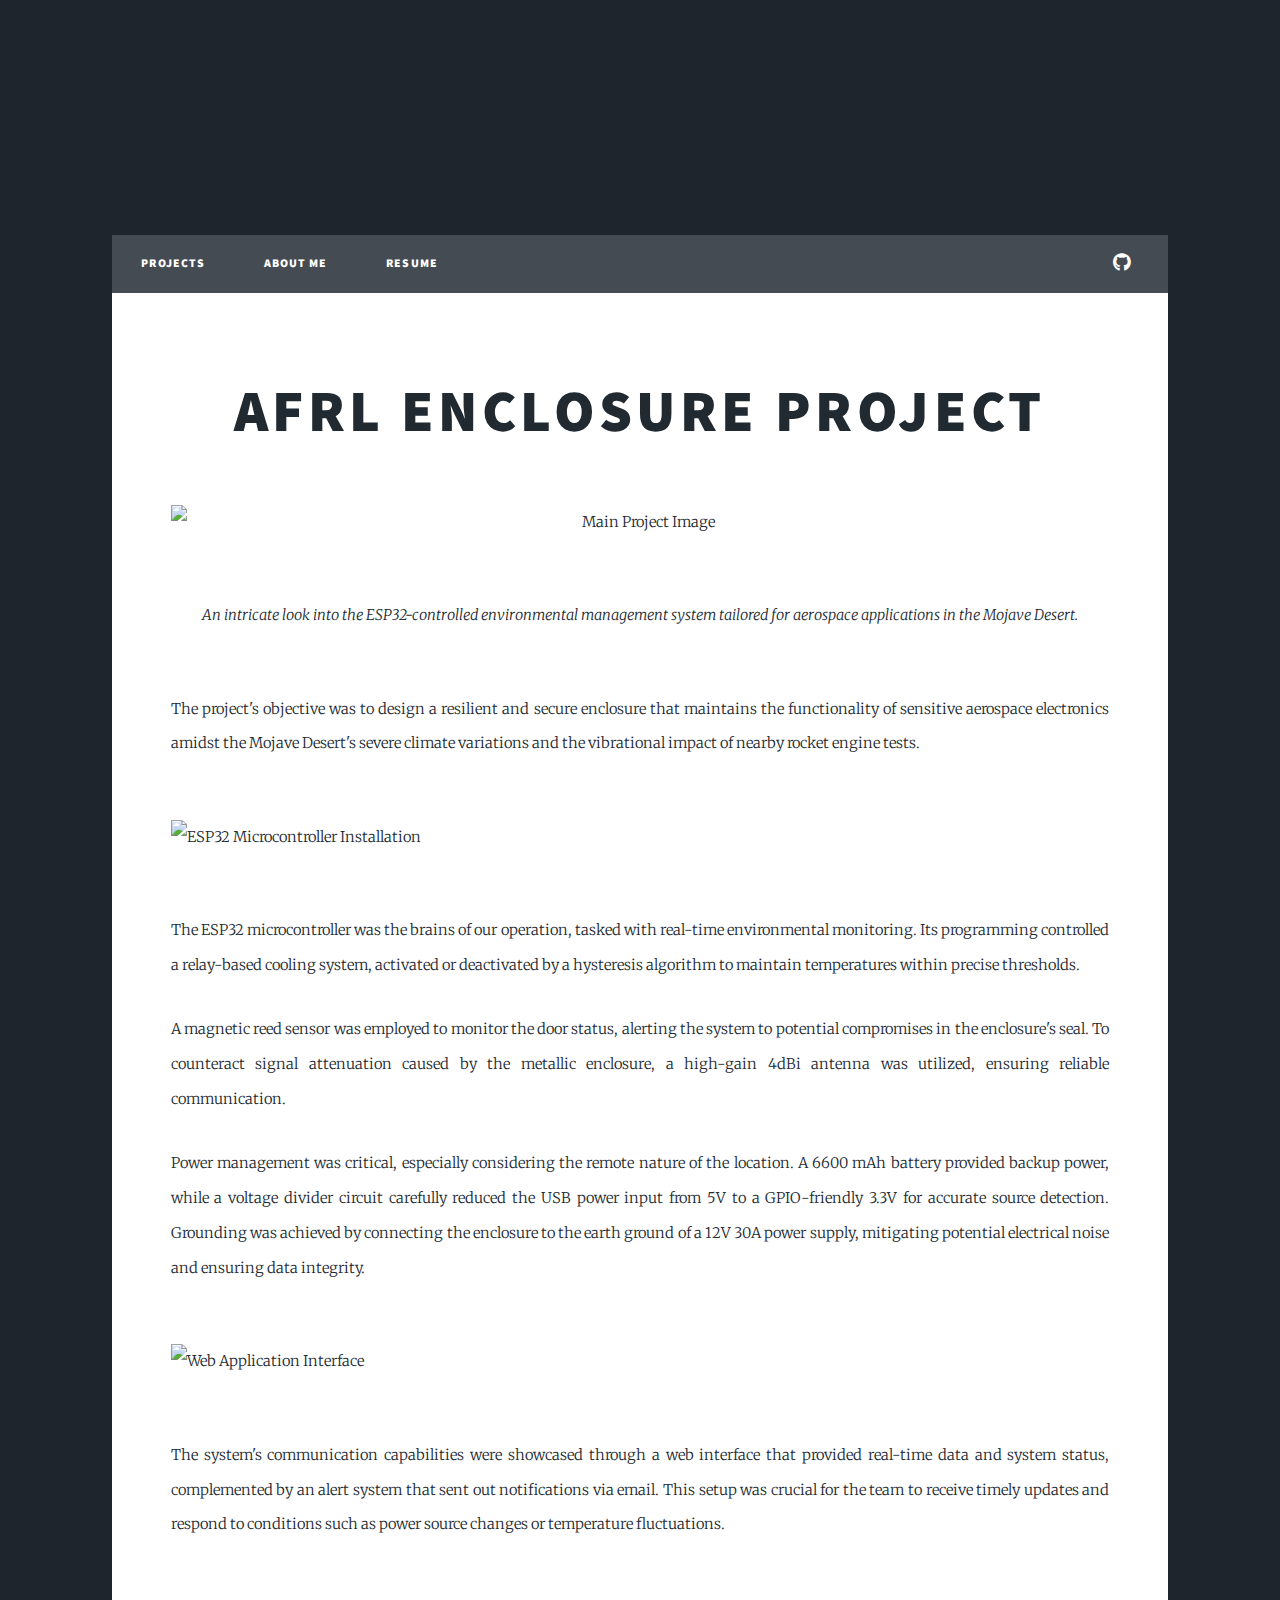
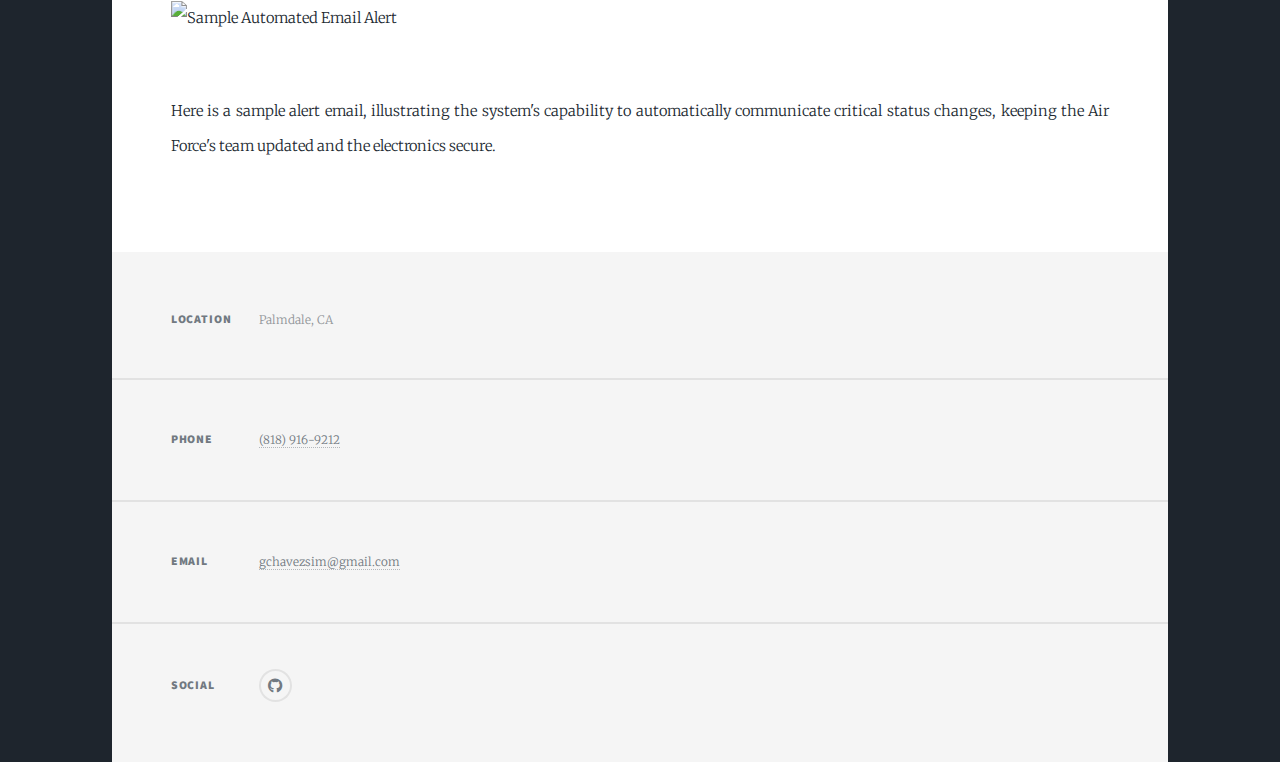
==== AFRL.html @ 5959ca98 "Add files via upload" ====
<!DOCTYPE HTML>
<!--
	Massively by HTML5 UP
	html5up.net | @ajlkn
	Free for personal and commercial use under the CCA 3.0 license (html5up.net/license)
-->
<html>
	<head>
		<title>Smart Rocket Enclosure - Gerardo Chavez</title>
		<meta charset="utf-8" />
		<meta name="viewport" content="width=device-width, initial-scale=1, user-scalable=no" />
		<link rel="stylesheet" href="assets/css/main.css" />
		<noscript><link rel="stylesheet" href="assets/css/noscript.css" /></noscript>
	</head>
	<body class="is-preload">

		<!-- Wrapper -->
			<div id="wrapper">

				<!-- Header -->
					<header id="header">
					</header>

				<!-- Nav -->
				<nav id="nav">
					<ul class="links">
						<li><a href="index.html#nav">Projects</a></li>
						<li><a href="about.html">About Me</a></li>
						<li><a href="resume.html">Resume</a></li>
					</ul>
					<ul class="icons">
						<li><a href="https://github.com/gchavezsim" target="_blank" class="icon brands fa-github"><span class="label">GitHub</span></a></li>
					</ul>
				</nav>
				<!-- Main -->
					<div id="main">

						<section class="post">
							<header class="major">
								<h1>AFRL Enclosure Project</h1>
								<div class="image main"><img src="images/main-project-image.jpg" alt="Main Project Image"/></div>
								<p>An intricate look into the ESP32-controlled environmental management system tailored for aerospace applications in the Mojave Desert.</p>
							</header>
						
							<!-- Project's purpose and challenge -->
							<p>The project's objective was to design a resilient and secure enclosure that maintains the functionality of sensitive aerospace electronics amidst the Mojave Desert's severe climate variations and the vibrational impact of nearby rocket engine tests.</p>
						
							<!-- Core solution with ESP32 and temperature control -->
							<div class="image main"><img src="images/esp32-in-enclosure.jpg" alt="ESP32 Microcontroller Installation"/></div>
							<p>The ESP32 microcontroller was the brains of our operation, tasked with real-time environmental monitoring. Its programming controlled a relay-based cooling system, activated or deactivated by a hysteresis algorithm to maintain temperatures within precise thresholds.</p>
						
							<!-- Detailing the sensor for door status and high-gain antenna -->
							<p>A magnetic reed sensor was employed to monitor the door status, alerting the system to potential compromises in the enclosure's seal. To counteract signal attenuation caused by the metallic enclosure, a high-gain 4dBi antenna was utilized, ensuring reliable communication.</p>
						
							<!-- Power management with voltage divider and grounding -->
							<p>Power management was critical, especially considering the remote nature of the location. A 6600 mAh battery provided backup power, while a voltage divider circuit carefully reduced the USB power input from 5V to a GPIO-friendly 3.3V for accurate source detection. Grounding was achieved by connecting the enclosure to the earth ground of a 12V 30A power supply, mitigating potential electrical noise and ensuring data integrity.</p>
						
							<!-- Communication, alerts, and web interface -->
							<div class="image main"><img src="images/web-interface.jpg" alt="Web Application Interface"/></div>
							<p>The system's communication capabilities were showcased through a web interface that provided real-time data and system status, complemented by an alert system that sent out notifications via email. This setup was crucial for the team to receive timely updates and respond to conditions such as power source changes or temperature fluctuations.</p>
							<div class="image main"><img src="images/automated-email-alert.jpg" alt="Sample Automated Email Alert"/></div>
							<p>Here is a sample alert email, illustrating the system's capability to automatically communicate critical status changes, keeping the Air Force's team updated and the electronics secure.</p>
						</section>
						
							
						

					</div>

				<!-- Footer -->
					<footer id="footer">
						<section class="split contact">
							<section class="alt">
								<h3>Location</h3>
								<p>Palmdale, CA<br />
								</p>
							</section>
							<section>
								<h3>Phone</h3>
								<p><a href="tel:818-916-9212">(818) 916-9212</a></p>
							</section>
							<section>
								<h3>Email</h3>
								<p><a href="mailto:gchavezsim@gmail.com">gchavezsim@gmail.com</a></p>
							</section>
							<section>
								<h3>Social</h3>
								<ul class="icons alt">
									<li><a href="https://github.com/gchavezsim" target="_blank" class="icon brands alt fa-github"><span class="label">GitHub</span></a></li>
								</ul>
							</section>
						</section>
					</footer>
			</div>
			<script src="assets/js/jquery.min.js"></script>
			<script src="assets/js/jquery.scrollex.min.js"></script>
			<script src="assets/js/jquery.scrolly.min.js"></script>
			<script src="assets/js/browser.min.js"></script>
			<script src="assets/js/breakpoints.min.js"></script>
			<script src="assets/js/util.js"></script>
	</body>
</html>
---- assets/css/main.css ----
@import url(fontawesome-all.min.css);
@import url("https://fonts.googleapis.com/css?family=Merriweather:300,700,300italic,700italic|Source+Sans+Pro:900");

/*
	Massively by HTML5 UP
	html5up.net | @ajlkn
	Free for personal and commercial use under the CCA 3.0 license (html5up.net/license)
*/

html, body, div, span, applet, object,
iframe, h1, h2, h3, h4, h5, h6, p, blockquote,
pre, a, abbr, acronym, address, big, cite,
code, del, dfn, em, img, ins, kbd, q, s, samp,
small, strike, strong, sub, sup, tt, var, b,
u, i, center, dl, dt, dd, ol, ul, li, fieldset,
form, label, legend, table, caption, tbody,
tfoot, thead, tr, th, td, article, aside,
canvas, details, embed, figure, figcaption,
footer, header, hgroup, menu, nav, output, ruby,
section, summary, time, mark, audio, video {
	margin: 0;
	padding: 0;
	border: 0;
	font-size: 100%;
	font: inherit;
	vertical-align: baseline;}

article, aside, details, figcaption, figure,
footer, header, hgroup, menu, nav, section {
	display: block;}

body {
	line-height: 1;
}

ol, ul {
	list-style: none;
}

blockquote, q {
	quotes: none;
}

	blockquote:before, blockquote:after, q:before, q:after {
		content: '';
		content: none;
	}

table {
	border-collapse: collapse;
	border-spacing: 0;
}

body {
	-webkit-text-size-adjust: none;
}

mark {
	background-color: transparent;
	color: inherit;
}

input::-moz-focus-inner {
	border: 0;
	padding: 0;
}

input, select, textarea {
	-moz-appearance: none;
	-webkit-appearance: none;
	-ms-appearance: none;
	appearance: none;
}

/* Basic */

	@-ms-viewport {
		width: device-width;
	}

	body {
		-ms-overflow-style: scrollbar;
	}

	@media screen and (max-width: 480px) {

		html, body {
			min-width: 320px;
		}

	}

	html {
		box-sizing: border-box;
	}

	*, *:before, *:after {
		box-sizing: inherit;
	}

	body {
		background-color: #1e252d;
	}

		body.is-preload *, body.is-preload *:before, body.is-preload *:after {
			-moz-animation: none !important;
			-webkit-animation: none !important;
			-ms-animation: none !important;
			animation: none !important;
			-moz-transition: none !important;
			-webkit-transition: none !important;
			-ms-transition: none !important;
			transition: none !important;
		}

/* Type */

	html {
		font-size: 16pt;
	}

		@media screen and (max-width: 1680px) {

			html {
				font-size: 12pt;
			}

		}

		@media screen and (max-width: 1280px) {

			html {
				font-size: 11pt;
			}

		}

		@media screen and (max-width: 360px) {

			html {
				font-size: 10pt;
			}

		}

	body {
		color: #212931;
	}

	body, input, select, textarea {
		font-family: "Merriweather", Georgia, serif;
		font-weight: 300;
		font-size: 1rem;
		line-height: 2.375;
	}

	a {
		-moz-transition: color 0.2s ease-in-out, background-color 0.2s ease-in-out, border-color 0.2s ease-in-out, box-shadow 0.2s ease-in-out;
		-webkit-transition: color 0.2s ease-in-out, background-color 0.2s ease-in-out, border-color 0.2s ease-in-out, box-shadow 0.2s ease-in-out;
		-ms-transition: color 0.2s ease-in-out, background-color 0.2s ease-in-out, border-color 0.2s ease-in-out, box-shadow 0.2s ease-in-out;
		transition: color 0.2s ease-in-out, background-color 0.2s ease-in-out, border-color 0.2s ease-in-out, box-shadow 0.2s ease-in-out;
		border-bottom: dotted 1px;
		text-decoration: none;
	}

		a:hover {
			border-bottom-color: transparent;
		}

	strong, b {
		font-weight: 600;
	}

	em, i {
		font-style: italic;
	}

	p {
		text-align: justify;
		margin: 0 0 2rem 0;
	}

	h1, h2, h3, h4, h5, h6 {
		font-family: "Source Sans Pro", Helvetica, sans-serif;
		font-weight: 900;
		line-height: 1.5;
		letter-spacing: 0.075em;
		text-transform: uppercase;
		margin: 0 0 1rem 0;
	}

		h1 a, h2 a, h3 a, h4 a, h5 a, h6 a {
			border-bottom: 0;
			color: inherit;
			text-decoration: none;
		}

	h1 {
		font-size: 4rem;
		line-height: 1.1;
		margin: 0 0 2rem 0;
	}

	h2 {
		font-size: 1.75rem;
		line-height: 1.3;
		margin: 0 0 1.5rem 0;
	}

	h3 {
		font-size: 1.25rem;
		margin: 0 0 1.5rem 0;
	}

	h4 {
		font-size: 1rem;
	}

	h5 {
		font-size: 0.9rem;
	}

	h6 {
		font-size: 0.8rem;
	}

	sub {
		font-size: 0.8rem;
		position: relative;
		top: 0.5rem;
	}

	sup {
		font-size: 0.8rem;
		position: relative;
		top: -0.5rem;
	}

	blockquote {
		border-left: solid 4px;
		font-style: italic;
		margin: 0 0 2rem 0;
		padding: 0.5rem 0 0.5rem 2rem;
	}

	code {
		border: solid 2px;
		font-family: "Courier New", monospace;
		font-size: 0.9rem;
		margin: 0 0.25rem;
		padding: 0.25rem 0.65rem;
	}

	pre {
		-webkit-overflow-scrolling: touch;
		font-family: "Courier New", monospace;
		font-size: 0.9rem;
		margin: 0 0 2rem 0;
	}

		pre code {
			display: block;
			line-height: 1.75;
			padding: 1rem 1.5rem;
			overflow-x: auto;
		}

	hr {
		border: 0;
		border-bottom: solid 2px;
		margin: 3rem 0;
	}

		hr.major {
			margin: 5rem 0;
		}

	.align-left {
		float: left;
		text-align: left;
	}

	.align-center {
		text-align: center;
	}

	.align-right {
		float: right;
		text-align: right;
	}

	.clearfix::after {
		content: "";
		clear: both;
		display: table;
	}
	
	input, select, textarea {
		color: #212931;
	}

	a {
		color: #212931;
		border-bottom-color: rgba(33, 41, 49, 0.5);
	}

		a:hover {
			border-bottom-color: transparent;
			color: #18bfef !important;
		}

	strong, b {
		color: #212931;
	}

	h1, h2, h3, h4, h5, h6 {
		color: #212931;
	}

	blockquote {
		border-left-color: #eeeeee;
	}

	code {
		background: rgba(220, 220, 220, 0.25);
		border-color: #eeeeee;
	}

	hr {
		border-bottom-color: #eeeeee;
	}

/* Row */

	.row {
		display: flex;
		flex-wrap: wrap;
		box-sizing: border-box;
		align-items: stretch;
	}

		.row > * {
			box-sizing: border-box;
		}

		.row.gtr-uniform > * > :last-child {
			margin-bottom: 0;
		}

		.row.aln-left {
			justify-content: flex-start;
		}

		.row.aln-center {
			justify-content: center;
		}

		.row.aln-right {
			justify-content: flex-end;
		}

		.row.aln-top {
			align-items: flex-start;
		}

		.row.aln-middle {
			align-items: center;
		}

		.row.aln-bottom {
			align-items: flex-end;
		}

		.row > .imp {
			order: -1;
		}

		.row > .col-1 {
			width: 8.33333%;
		}

		.row > .off-1 {
			margin-left: 8.33333%;
		}

		.row > .col-2 {
			width: 16.66667%;
		}

		.row > .off-2 {
			margin-left: 16.66667%;
		}

		.row > .col-3 {
			width: 25%;
		}

		.row > .off-3 {
			margin-left: 25%;
		}

		.row > .col-4 {
			width: 33.33333%;
		}

		.row > .off-4 {
			margin-left: 33.33333%;
		}

		.row > .col-5 {
			width: 41.66667%;
		}

		.row > .off-5 {
			margin-left: 41.66667%;
		}

		.row > .col-6 {
			width: 50%;
		}

		.row > .off-6 {
			margin-left: 50%;
		}

		.row > .col-7 {
			width: 58.33333%;
		}

		.row > .off-7 {
			margin-left: 58.33333%;
		}

		.row > .col-8 {
			width: 66.66667%;
		}

		.row > .off-8 {
			margin-left: 66.66667%;
		}

		.row > .col-9 {
			width: 75%;
		}

		.row > .off-9 {
			margin-left: 75%;
		}

		.row > .col-10 {
			width: 83.33333%;
		}

		.row > .off-10 {
			margin-left: 83.33333%;
		}

		.row > .col-11 {
			width: 91.66667%;
		}

		.row > .off-11 {
			margin-left: 91.66667%;
		}

		.row > .col-12 {
			width: 100%;
		}

		.row > .off-12 {
			margin-left: 100%;
		}

		.row.gtr-0 {
			margin-top: 0;
			margin-left: 0rem;
		}

			.row.gtr-0 > * {
				padding: 0 0 0 0rem;
			}

			.row.gtr-0.gtr-uniform {
				margin-top: 0rem;
			}

				.row.gtr-0.gtr-uniform > * {
					padding-top: 0rem;
				}

		.row.gtr-25 {
			margin-top: 0;
			margin-left: -0.375rem;
		}

			.row.gtr-25 > * {
				padding: 0 0 0 0.375rem;
			}

			.row.gtr-25.gtr-uniform {
				margin-top: -0.375rem;
			}

				.row.gtr-25.gtr-uniform > * {
					padding-top: 0.375rem;
				}

		.row.gtr-50 {
			margin-top: 0;
			margin-left: -0.75rem;
		}

			.row.gtr-50 > * {
				padding: 0 0 0 0.75rem;
			}

			.row.gtr-50.gtr-uniform {
				margin-top: -0.75rem;
			}

				.row.gtr-50.gtr-uniform > * {
					padding-top: 0.75rem;
				}

		.row {
			margin-top: 0;
			margin-left: -1.5rem;
		}

			.row > * {
				padding: 0 0 0 1.5rem;
			}

			.row.gtr-uniform {
				margin-top: -1.5rem;
			}

				.row.gtr-uniform > * {
					padding-top: 1.5rem;
				}

		.row.gtr-150 {
			margin-top: 0;
			margin-left: -2.25rem;
		}

			.row.gtr-150 > * {
				padding: 0 0 0 2.25rem;
			}

			.row.gtr-150.gtr-uniform {
				margin-top: -2.25rem;
			}

				.row.gtr-150.gtr-uniform > * {
					padding-top: 2.25rem;
				}

		.row.gtr-200 {
			margin-top: 0;
			margin-left: -3rem;
		}

			.row.gtr-200 > * {
				padding: 0 0 0 3rem;
			}

			.row.gtr-200.gtr-uniform {
				margin-top: -3rem;
			}

				.row.gtr-200.gtr-uniform > * {
					padding-top: 3rem;
				}

		@media screen and (max-width: 1680px) {

			.row {
				display: flex;
				flex-wrap: wrap;
				box-sizing: border-box;
				align-items: stretch;
			}

				.row > * {
					box-sizing: border-box;
				}

				.row.gtr-uniform > * > :last-child {
					margin-bottom: 0;
				}

				.row.aln-left {
					justify-content: flex-start;
				}

				.row.aln-center {
					justify-content: center;
				}

				.row.aln-right {
					justify-content: flex-end;
				}

				.row.aln-top {
					align-items: flex-start;
				}

				.row.aln-middle {
					align-items: center;
				}

				.row.aln-bottom {
					align-items: flex-end;
				}

				.row > .imp-xlarge {
					order: -1;
				}

				.row > .col-1-xlarge {
					width: 8.33333%;
				}

				.row > .off-1-xlarge {
					margin-left: 8.33333%;
				}

				.row > .col-2-xlarge {
					width: 16.66667%;
				}

				.row > .off-2-xlarge {
					margin-left: 16.66667%;
				}

				.row > .col-3-xlarge {
					width: 25%;
				}

				.row > .off-3-xlarge {
					margin-left: 25%;
				}

				.row > .col-4-xlarge {
					width: 33.33333%;
				}

				.row > .off-4-xlarge {
					margin-left: 33.33333%;
				}

				.row > .col-5-xlarge {
					width: 41.66667%;
				}

				.row > .off-5-xlarge {
					margin-left: 41.66667%;
				}

				.row > .col-6-xlarge {
					width: 50%;
				}

				.row > .off-6-xlarge {
					margin-left: 50%;
				}

				.row > .col-7-xlarge {
					width: 58.33333%;
				}

				.row > .off-7-xlarge {
					margin-left: 58.33333%;
				}

				.row > .col-8-xlarge {
					width: 66.66667%;
				}

				.row > .off-8-xlarge {
					margin-left: 66.66667%;
				}

				.row > .col-9-xlarge {
					width: 75%;
				}

				.row > .off-9-xlarge {
					margin-left: 75%;
				}

				.row > .col-10-xlarge {
					width: 83.33333%;
				}

				.row > .off-10-xlarge {
					margin-left: 83.33333%;
				}

				.row > .col-11-xlarge {
					width: 91.66667%;
				}

				.row > .off-11-xlarge {
					margin-left: 91.66667%;
				}

				.row > .col-12-xlarge {
					width: 100%;
				}

				.row > .off-12-xlarge {
					margin-left: 100%;
				}

				.row.gtr-0 {
					margin-top: 0;
					margin-left: 0rem;
				}

					.row.gtr-0 > * {
						padding: 0 0 0 0rem;
					}

					.row.gtr-0.gtr-uniform {
						margin-top: 0rem;
					}

						.row.gtr-0.gtr-uniform > * {
							padding-top: 0rem;
						}

				.row.gtr-25 {
					margin-top: 0;
					margin-left: -0.375rem;
				}

					.row.gtr-25 > * {
						padding: 0 0 0 0.375rem;
					}

					.row.gtr-25.gtr-uniform {
						margin-top: -0.375rem;
					}

						.row.gtr-25.gtr-uniform > * {
							padding-top: 0.375rem;
						}

				.row.gtr-50 {
					margin-top: 0;
					margin-left: -0.75rem;
				}

					.row.gtr-50 > * {
						padding: 0 0 0 0.75rem;
					}

					.row.gtr-50.gtr-uniform {
						margin-top: -0.75rem;
					}

						.row.gtr-50.gtr-uniform > * {
							padding-top: 0.75rem;
						}

				.row {
					margin-top: 0;
					margin-left: -1.5rem;
				}

					.row > * {
						padding: 0 0 0 1.5rem;
					}

					.row.gtr-uniform {
						margin-top: -1.5rem;
					}

						.row.gtr-uniform > * {
							padding-top: 1.5rem;
						}

				.row.gtr-150 {
					margin-top: 0;
					margin-left: -2.25rem;
				}

					.row.gtr-150 > * {
						padding: 0 0 0 2.25rem;
					}

					.row.gtr-150.gtr-uniform {
						margin-top: -2.25rem;
					}

						.row.gtr-150.gtr-uniform > * {
							padding-top: 2.25rem;
						}

				.row.gtr-200 {
					margin-top: 0;
					margin-left: -3rem;
				}

					.row.gtr-200 > * {
						padding: 0 0 0 3rem;
					}

					.row.gtr-200.gtr-uniform {
						margin-top: -3rem;
					}

						.row.gtr-200.gtr-uniform > * {
							padding-top: 3rem;
						}

		}

		@media screen and (max-width: 1280px) {

			.row {
				display: flex;
				flex-wrap: wrap;
				box-sizing: border-box;
				align-items: stretch;
			}

				.row > * {
					box-sizing: border-box;
				}

				.row.gtr-uniform > * > :last-child {
					margin-bottom: 0;
				}

				.row.aln-left {
					justify-content: flex-start;
				}

				.row.aln-center {
					justify-content: center;
				}

				.row.aln-right {
					justify-content: flex-end;
				}

				.row.aln-top {
					align-items: flex-start;
				}

				.row.aln-middle {
					align-items: center;
				}

				.row.aln-bottom {
					align-items: flex-end;
				}

				.row > .imp-large {
					order: -1;
				}

				.row > .col-1-large {
					width: 8.33333%;
				}

				.row > .off-1-large {
					margin-left: 8.33333%;
				}

				.row > .col-2-large {
					width: 16.66667%;
				}

				.row > .off-2-large {
					margin-left: 16.66667%;
				}

				.row > .col-3-large {
					width: 25%;
				}

				.row > .off-3-large {
					margin-left: 25%;
				}

				.row > .col-4-large {
					width: 33.33333%;
				}

				.row > .off-4-large {
					margin-left: 33.33333%;
				}

				.row > .col-5-large {
					width: 41.66667%;
				}

				.row > .off-5-large {
					margin-left: 41.66667%;
				}

				.row > .col-6-large {
					width: 50%;
				}

				.row > .off-6-large {
					margin-left: 50%;
				}

				.row > .col-7-large {
					width: 58.33333%;
				}

				.row > .off-7-large {
					margin-left: 58.33333%;
				}

				.row > .col-8-large {
					width: 66.66667%;
				}

				.row > .off-8-large {
					margin-left: 66.66667%;
				}

				.row > .col-9-large {
					width: 75%;
				}

				.row > .off-9-large {
					margin-left: 75%;
				}

				.row > .col-10-large {
					width: 83.33333%;
				}

				.row > .off-10-large {
					margin-left: 83.33333%;
				}

				.row > .col-11-large {
					width: 91.66667%;
				}

				.row > .off-11-large {
					margin-left: 91.66667%;
				}

				.row > .col-12-large {
					width: 100%;
				}

				.row > .off-12-large {
					margin-left: 100%;
				}

				.row.gtr-0 {
					margin-top: 0;
					margin-left: 0rem;
				}

					.row.gtr-0 > * {
						padding: 0 0 0 0rem;
					}

					.row.gtr-0.gtr-uniform {
						margin-top: 0rem;
					}

						.row.gtr-0.gtr-uniform > * {
							padding-top: 0rem;
						}

				.row.gtr-25 {
					margin-top: 0;
					margin-left: -0.375rem;
				}

					.row.gtr-25 > * {
						padding: 0 0 0 0.375rem;
					}

					.row.gtr-25.gtr-uniform {
						margin-top: -0.375rem;
					}

						.row.gtr-25.gtr-uniform > * {
							padding-top: 0.375rem;
						}

				.row.gtr-50 {
					margin-top: 0;
					margin-left: -0.75rem;
				}

					.row.gtr-50 > * {
						padding: 0 0 0 0.75rem;
					}

					.row.gtr-50.gtr-uniform {
						margin-top: -0.75rem;
					}

						.row.gtr-50.gtr-uniform > * {
							padding-top: 0.75rem;
						}

				.row {
					margin-top: 0;
					margin-left: -1.5rem;
				}

					.row > * {
						padding: 0 0 0 1.5rem;
					}

					.row.gtr-uniform {
						margin-top: -1.5rem;
					}

						.row.gtr-uniform > * {
							padding-top: 1.5rem;
						}

				.row.gtr-150 {
					margin-top: 0;
					margin-left: -2.25rem;
				}

					.row.gtr-150 > * {
						padding: 0 0 0 2.25rem;
					}

					.row.gtr-150.gtr-uniform {
						margin-top: -2.25rem;
					}

						.row.gtr-150.gtr-uniform > * {
							padding-top: 2.25rem;
						}

				.row.gtr-200 {
					margin-top: 0;
					margin-left: -3rem;
				}

					.row.gtr-200 > * {
						padding: 0 0 0 3rem;
					}

					.row.gtr-200.gtr-uniform {
						margin-top: -3rem;
					}

						.row.gtr-200.gtr-uniform > * {
							padding-top: 3rem;
						}

		}

		@media screen and (max-width: 980px) {

			.row {
				display: flex;
				flex-wrap: wrap;
				box-sizing: border-box;
				align-items: stretch;
			}

				.row > * {
					box-sizing: border-box;
				}

				.row.gtr-uniform > * > :last-child {
					margin-bottom: 0;
				}

				.row.aln-left {
					justify-content: flex-start;
				}

				.row.aln-center {
					justify-content: center;
				}

				.row.aln-right {
					justify-content: flex-end;
				}

				.row.aln-top {
					align-items: flex-start;
				}

				.row.aln-middle {
					align-items: center;
				}

				.row.aln-bottom {
					align-items: flex-end;
				}

				.row > .imp-medium {
					order: -1;
				}

				.row > .col-1-medium {
					width: 8.33333%;
				}

				.row > .off-1-medium {
					margin-left: 8.33333%;
				}

				.row > .col-2-medium {
					width: 16.66667%;
				}

				.row > .off-2-medium {
					margin-left: 16.66667%;
				}

				.row > .col-3-medium {
					width: 25%;
				}

				.row > .off-3-medium {
					margin-left: 25%;
				}

				.row > .col-4-medium {
					width: 33.33333%;
				}

				.row > .off-4-medium {
					margin-left: 33.33333%;
				}

				.row > .col-5-medium {
					width: 41.66667%;
				}

				.row > .off-5-medium {
					margin-left: 41.66667%;
				}

				.row > .col-6-medium {
					width: 50%;
				}

				.row > .off-6-medium {
					margin-left: 50%;
				}

				.row > .col-7-medium {
					width: 58.33333%;
				}

				.row > .off-7-medium {
					margin-left: 58.33333%;
				}

				.row > .col-8-medium {
					width: 66.66667%;
				}

				.row > .off-8-medium {
					margin-left: 66.66667%;
				}

				.row > .col-9-medium {
					width: 75%;
				}

				.row > .off-9-medium {
					margin-left: 75%;
				}

				.row > .col-10-medium {
					width: 83.33333%;
				}

				.row > .off-10-medium {
					margin-left: 83.33333%;
				}

				.row > .col-11-medium {
					width: 91.66667%;
				}

				.row > .off-11-medium {
					margin-left: 91.66667%;
				}

				.row > .col-12-medium {
					width: 100%;
				}

				.row > .off-12-medium {
					margin-left: 100%;
				}

				.row.gtr-0 {
					margin-top: 0;
					margin-left: 0rem;
				}

					.row.gtr-0 > * {
						padding: 0 0 0 0rem;
					}

					.row.gtr-0.gtr-uniform {
						margin-top: 0rem;
					}

						.row.gtr-0.gtr-uniform > * {
							padding-top: 0rem;
						}

				.row.gtr-25 {
					margin-top: 0;
					margin-left: -0.375rem;
				}

					.row.gtr-25 > * {
						padding: 0 0 0 0.375rem;
					}

					.row.gtr-25.gtr-uniform {
						margin-top: -0.375rem;
					}

						.row.gtr-25.gtr-uniform > * {
							padding-top: 0.375rem;
						}

				.row.gtr-50 {
					margin-top: 0;
					margin-left: -0.75rem;
				}

					.row.gtr-50 > * {
						padding: 0 0 0 0.75rem;
					}

					.row.gtr-50.gtr-uniform {
						margin-top: -0.75rem;
					}

						.row.gtr-50.gtr-uniform > * {
							padding-top: 0.75rem;
						}

				.row {
					margin-top: 0;
					margin-left: -1.5rem;
				}

					.row > * {
						padding: 0 0 0 1.5rem;
					}

					.row.gtr-uniform {
						margin-top: -1.5rem;
					}

						.row.gtr-uniform > * {
							padding-top: 1.5rem;
						}

				.row.gtr-150 {
					margin-top: 0;
					margin-left: -2.25rem;
				}

					.row.gtr-150 > * {
						padding: 0 0 0 2.25rem;
					}

					.row.gtr-150.gtr-uniform {
						margin-top: -2.25rem;
					}

						.row.gtr-150.gtr-uniform > * {
							padding-top: 2.25rem;
						}

				.row.gtr-200 {
					margin-top: 0;
					margin-left: -3rem;
				}

					.row.gtr-200 > * {
						padding: 0 0 0 3rem;
					}

					.row.gtr-200.gtr-uniform {
						margin-top: -3rem;
					}

						.row.gtr-200.gtr-uniform > * {
							padding-top: 3rem;
						}

		}

		@media screen and (max-width: 736px) {

			.row {
				display: flex;
				flex-wrap: wrap;
				box-sizing: border-box;
				align-items: stretch;
			}

				.row > * {
					box-sizing: border-box;
				}

				.row.gtr-uniform > * > :last-child {
					margin-bottom: 0;
				}

				.row.aln-left {
					justify-content: flex-start;
				}

				.row.aln-center {
					justify-content: center;
				}

				.row.aln-right {
					justify-content: flex-end;
				}

				.row.aln-top {
					align-items: flex-start;
				}

				.row.aln-middle {
					align-items: center;
				}

				.row.aln-bottom {
					align-items: flex-end;
				}

				.row > .imp-small {
					order: -1;
				}

				.row > .col-1-small {
					width: 8.33333%;
				}

				.row > .off-1-small {
					margin-left: 8.33333%;
				}

				.row > .col-2-small {
					width: 16.66667%;
				}

				.row > .off-2-small {
					margin-left: 16.66667%;
				}

				.row > .col-3-small {
					width: 25%;
				}

				.row > .off-3-small {
					margin-left: 25%;
				}

				.row > .col-4-small {
					width: 33.33333%;
				}

				.row > .off-4-small {
					margin-left: 33.33333%;
				}

				.row > .col-5-small {
					width: 41.66667%;
				}

				.row > .off-5-small {
					margin-left: 41.66667%;
				}

				.row > .col-6-small {
					width: 50%;
				}

				.row > .off-6-small {
					margin-left: 50%;
				}

				.row > .col-7-small {
					width: 58.33333%;
				}

				.row > .off-7-small {
					margin-left: 58.33333%;
				}

				.row > .col-8-small {
					width: 66.66667%;
				}

				.row > .off-8-small {
					margin-left: 66.66667%;
				}

				.row > .col-9-small {
					width: 75%;
				}

				.row > .off-9-small {
					margin-left: 75%;
				}

				.row > .col-10-small {
					width: 83.33333%;
				}

				.row > .off-10-small {
					margin-left: 83.33333%;
				}

				.row > .col-11-small {
					width: 91.66667%;
				}

				.row > .off-11-small {
					margin-left: 91.66667%;
				}

				.row > .col-12-small {
					width: 100%;
				}

				.row > .off-12-small {
					margin-left: 100%;
				}

				.row.gtr-0 {
					margin-top: 0;
					margin-left: 0rem;
				}

					.row.gtr-0 > * {
						padding: 0 0 0 0rem;
					}

					.row.gtr-0.gtr-uniform {
						margin-top: 0rem;
					}

						.row.gtr-0.gtr-uniform > * {
							padding-top: 0rem;
						}

				.row.gtr-25 {
					margin-top: 0;
					margin-left: -0.375rem;
				}

					.row.gtr-25 > * {
						padding: 0 0 0 0.375rem;
					}

					.row.gtr-25.gtr-uniform {
						margin-top: -0.375rem;
					}

						.row.gtr-25.gtr-uniform > * {
							padding-top: 0.375rem;
						}

				.row.gtr-50 {
					margin-top: 0;
					margin-left: -0.75rem;
				}

					.row.gtr-50 > * {
						padding: 0 0 0 0.75rem;
					}

					.row.gtr-50.gtr-uniform {
						margin-top: -0.75rem;
					}

						.row.gtr-50.gtr-uniform > * {
							padding-top: 0.75rem;
						}

				.row {
					margin-top: 0;
					margin-left: -1.5rem;
				}

					.row > * {
						padding: 0 0 0 1.5rem;
					}

					.row.gtr-uniform {
						margin-top: -1.5rem;
					}

						.row.gtr-uniform > * {
							padding-top: 1.5rem;
						}

				.row.gtr-150 {
					margin-top: 0;
					margin-left: -2.25rem;
				}

					.row.gtr-150 > * {
						padding: 0 0 0 2.25rem;
					}

					.row.gtr-150.gtr-uniform {
						margin-top: -2.25rem;
					}

						.row.gtr-150.gtr-uniform > * {
							padding-top: 2.25rem;
						}

				.row.gtr-200 {
					margin-top: 0;
					margin-left: -3rem;
				}

					.row.gtr-200 > * {
						padding: 0 0 0 3rem;
					}

					.row.gtr-200.gtr-uniform {
						margin-top: -3rem;
					}

						.row.gtr-200.gtr-uniform > * {
							padding-top: 3rem;
						}

		}

		@media screen and (max-width: 480px) {

			.row {
				display: flex;
				flex-wrap: wrap;
				box-sizing: border-box;
				align-items: stretch;
			}

				.row > * {
					box-sizing: border-box;
				}

				.row.gtr-uniform > * > :last-child {
					margin-bottom: 0;
				}

				.row.aln-left {
					justify-content: flex-start;
				}

				.row.aln-center {
					justify-content: center;
				}

				.row.aln-right {
					justify-content: flex-end;
				}

				.row.aln-top {
					align-items: flex-start;
				}

				.row.aln-middle {
					align-items: center;
				}

				.row.aln-bottom {
					align-items: flex-end;
				}

				.row > .imp-xsmall {
					order: -1;
				}

				.row > .col-1-xsmall {
					width: 8.33333%;
				}

				.row > .off-1-xsmall {
					margin-left: 8.33333%;
				}

				.row > .col-2-xsmall {
					width: 16.66667%;
				}

				.row > .off-2-xsmall {
					margin-left: 16.66667%;
				}

				.row > .col-3-xsmall {
					width: 25%;
				}

				.row > .off-3-xsmall {
					margin-left: 25%;
				}

				.row > .col-4-xsmall {
					width: 33.33333%;
				}

				.row > .off-4-xsmall {
					margin-left: 33.33333%;
				}

				.row > .col-5-xsmall {
					width: 41.66667%;
				}

				.row > .off-5-xsmall {
					margin-left: 41.66667%;
				}

				.row > .col-6-xsmall {
					width: 50%;
				}

				.row > .off-6-xsmall {
					margin-left: 50%;
				}

				.row > .col-7-xsmall {
					width: 58.33333%;
				}

				.row > .off-7-xsmall {
					margin-left: 58.33333%;
				}

				.row > .col-8-xsmall {
					width: 66.66667%;
				}

				.row > .off-8-xsmall {
					margin-left: 66.66667%;
				}

				.row > .col-9-xsmall {
					width: 75%;
				}

				.row > .off-9-xsmall {
					margin-left: 75%;
				}

				.row > .col-10-xsmall {
					width: 83.33333%;
				}

				.row > .off-10-xsmall {
					margin-left: 83.33333%;
				}

				.row > .col-11-xsmall {
					width: 91.66667%;
				}

				.row > .off-11-xsmall {
					margin-left: 91.66667%;
				}

				.row > .col-12-xsmall {
					width: 100%;
				}

				.row > .off-12-xsmall {
					margin-left: 100%;
				}

				.row.gtr-0 {
					margin-top: 0;
					margin-left: 0rem;
				}

					.row.gtr-0 > * {
						padding: 0 0 0 0rem;
					}

					.row.gtr-0.gtr-uniform {
						margin-top: 0rem;
					}

						.row.gtr-0.gtr-uniform > * {
							padding-top: 0rem;
						}

				.row.gtr-25 {
					margin-top: 0;
					margin-left: -0.375rem;
				}

					.row.gtr-25 > * {
						padding: 0 0 0 0.375rem;
					}

					.row.gtr-25.gtr-uniform {
						margin-top: -0.375rem;
					}

						.row.gtr-25.gtr-uniform > * {
							padding-top: 0.375rem;
						}

				.row.gtr-50 {
					margin-top: 0;
					margin-left: -0.75rem;
				}

					.row.gtr-50 > * {
						padding: 0 0 0 0.75rem;
					}

					.row.gtr-50.gtr-uniform {
						margin-top: -0.75rem;
					}

						.row.gtr-50.gtr-uniform > * {
							padding-top: 0.75rem;
						}

				.row {
					margin-top: 0;
					margin-left: -1.5rem;
				}

					.row > * {
						padding: 0 0 0 1.5rem;
					}

					.row.gtr-uniform {
						margin-top: -1.5rem;
					}

						.row.gtr-uniform > * {
							padding-top: 1.5rem;
						}

				.row.gtr-150 {
					margin-top: 0;
					margin-left: -2.25rem;
				}

					.row.gtr-150 > * {
						padding: 0 0 0 2.25rem;
					}

					.row.gtr-150.gtr-uniform {
						margin-top: -2.25rem;
					}

						.row.gtr-150.gtr-uniform > * {
							padding-top: 2.25rem;
						}

				.row.gtr-200 {
					margin-top: 0;
					margin-left: -3rem;
				}

					.row.gtr-200 > * {
						padding: 0 0 0 3rem;
					}

					.row.gtr-200.gtr-uniform {
						margin-top: -3rem;
					}

						.row.gtr-200.gtr-uniform > * {
							padding-top: 3rem;
						}

		}

		@media screen and (max-width: 360px) {

			.row {
				display: flex;
				flex-wrap: wrap;
				box-sizing: border-box;
				align-items: stretch;
			}

				.row > * {
					box-sizing: border-box;
				}

				.row.gtr-uniform > * > :last-child {
					margin-bottom: 0;
				}

				.row.aln-left {
					justify-content: flex-start;
				}

				.row.aln-center {
					justify-content: center;
				}

				.row.aln-right {
					justify-content: flex-end;
				}

				.row.aln-top {
					align-items: flex-start;
				}

				.row.aln-middle {
					align-items: center;
				}

				.row.aln-bottom {
					align-items: flex-end;
				}

				.row > .imp-xxsmall {
					order: -1;
				}

				.row > .col-1-xxsmall {
					width: 8.33333%;
				}

				.row > .off-1-xxsmall {
					margin-left: 8.33333%;
				}

				.row > .col-2-xxsmall {
					width: 16.66667%;
				}

				.row > .off-2-xxsmall {
					margin-left: 16.66667%;
				}

				.row > .col-3-xxsmall {
					width: 25%;
				}

				.row > .off-3-xxsmall {
					margin-left: 25%;
				}

				.row > .col-4-xxsmall {
					width: 33.33333%;
				}

				.row > .off-4-xxsmall {
					margin-left: 33.33333%;
				}

				.row > .col-5-xxsmall {
					width: 41.66667%;
				}

				.row > .off-5-xxsmall {
					margin-left: 41.66667%;
				}

				.row > .col-6-xxsmall {
					width: 50%;
				}

				.row > .off-6-xxsmall {
					margin-left: 50%;
				}

				.row > .col-7-xxsmall {
					width: 58.33333%;
				}

				.row > .off-7-xxsmall {
					margin-left: 58.33333%;
				}

				.row > .col-8-xxsmall {
					width: 66.66667%;
				}

				.row > .off-8-xxsmall {
					margin-left: 66.66667%;
				}

				.row > .col-9-xxsmall {
					width: 75%;
				}

				.row > .off-9-xxsmall {
					margin-left: 75%;
				}

				.row > .col-10-xxsmall {
					width: 83.33333%;
				}

				.row > .off-10-xxsmall {
					margin-left: 83.33333%;
				}

				.row > .col-11-xxsmall {
					width: 91.66667%;
				}

				.row > .off-11-xxsmall {
					margin-left: 91.66667%;
				}

				.row > .col-12-xxsmall {
					width: 100%;
				}

				.row > .off-12-xxsmall {
					margin-left: 100%;
				}

				.row.gtr-0 {
					margin-top: 0;
					margin-left: 0rem;
				}

					.row.gtr-0 > * {
						padding: 0 0 0 0rem;
					}

					.row.gtr-0.gtr-uniform {
						margin-top: 0rem;
					}

						.row.gtr-0.gtr-uniform > * {
							padding-top: 0rem;
						}

				.row.gtr-25 {
					margin-top: 0;
					margin-left: -0.375rem;
				}

					.row.gtr-25 > * {
						padding: 0 0 0 0.375rem;
					}

					.row.gtr-25.gtr-uniform {
						margin-top: -0.375rem;
					}

						.row.gtr-25.gtr-uniform > * {
							padding-top: 0.375rem;
						}

				.row.gtr-50 {
					margin-top: 0;
					margin-left: -0.75rem;
				}

					.row.gtr-50 > * {
						padding: 0 0 0 0.75rem;
					}

					.row.gtr-50.gtr-uniform {
						margin-top: -0.75rem;
					}

						.row.gtr-50.gtr-uniform > * {
							padding-top: 0.75rem;
						}

				.row {
					margin-top: 0;
					margin-left: -1.5rem;
				}

					.row > * {
						padding: 0 0 0 1.5rem;
					}

					.row.gtr-uniform {
						margin-top: -1.5rem;
					}

						.row.gtr-uniform > * {
							padding-top: 1.5rem;
						}

				.row.gtr-150 {
					margin-top: 0;
					margin-left: -2.25rem;
				}

					.row.gtr-150 > * {
						padding: 0 0 0 2.25rem;
					}

					.row.gtr-150.gtr-uniform {
						margin-top: -2.25rem;
					}

						.row.gtr-150.gtr-uniform > * {
							padding-top: 2.25rem;
						}

				.row.gtr-200 {
					margin-top: 0;
					margin-left: -3rem;
				}

					.row.gtr-200 > * {
						padding: 0 0 0 3rem;
					}

					.row.gtr-200.gtr-uniform {
						margin-top: -3rem;
					}

						.row.gtr-200.gtr-uniform > * {
							padding-top: 3rem;
						}

		}

/* Box */

	.box {
		border: solid 2px;
		margin-bottom: 2rem;
		padding: 1.5rem;
	}

		.box > :last-child,
		.box > :last-child > :last-child,
		.box > :last-child > :last-child > :last-child {
			margin-bottom: 0;
		}

		.box.alt {
			border: 0;
			border-radius: 0;
			padding: 0;
		}

	.box {
		border-color: #eeeeee;
	}

/* Button */

	input[type="submit"],
	input[type="reset"],
	input[type="button"],
	button,
	.button {
		-moz-appearance: none;
		-webkit-appearance: none;
		-ms-appearance: none;
		appearance: none;
		-moz-transition: background-color 0.2s ease-in-out, box-shadow 0.2s ease-in-out, color 0.2s ease-in-out;
		-webkit-transition: background-color 0.2s ease-in-out, box-shadow 0.2s ease-in-out, color 0.2s ease-in-out;
		-ms-transition: background-color 0.2s ease-in-out, box-shadow 0.2s ease-in-out, color 0.2s ease-in-out;
		transition: background-color 0.2s ease-in-out, box-shadow 0.2s ease-in-out, color 0.2s ease-in-out;
		border: 0;
		border-radius: 0;
		cursor: pointer;
		display: inline-block;
		font-family: "Source Sans Pro", Helvetica, sans-serif;
		font-size: 0.8rem;
		font-weight: 900;
		letter-spacing: 0.075em;
		height: 3rem;
		line-height: 3rem;
		padding: 0 2rem;
		text-align: center;
		text-decoration: none;
		text-transform: uppercase;
		white-space: nowrap;
	}

		input[type="submit"].icon:before,
		input[type="reset"].icon:before,
		input[type="button"].icon:before,
		button.icon:before,
		.button.icon:before {
			margin-right: 0.5rem;
		}

		input[type="submit"].icon.solo,
		input[type="reset"].icon.solo,
		input[type="button"].icon.solo,
		button.icon.solo,
		.button.icon.solo {
			position: relative;
			width: 4rem;
			height: 4rem;
			line-height: 4rem;
			border-radius: 4rem;
			text-indent: 4rem;
			overflow: hidden;
			padding: 0;
			white-space: nowrap;
		}

			input[type="submit"].icon.solo:before,
			input[type="reset"].icon.solo:before,
			input[type="button"].icon.solo:before,
			button.icon.solo:before,
			.button.icon.solo:before {
				position: absolute;
				display: block;
				top: 0;
				left: 0;
				width: inherit;
				height: inherit;
				line-height: inherit;
				font-size: 1.25rem;
				margin-right: 0;
				text-align: center;
				text-indent: 0;
			}

		input[type="submit"].fit,
		input[type="reset"].fit,
		input[type="button"].fit,
		button.fit,
		.button.fit {
			width: 100%;
		}

		input[type="submit"].small,
		input[type="reset"].small,
		input[type="button"].small,
		button.small,
		.button.small {
			font-size: 0.7rem;
			height: 2.5rem;
			line-height: 2.5rem;
			padding: 0 1.5rem;
		}

		input[type="submit"].large,
		input[type="reset"].large,
		input[type="button"].large,
		button.large,
		.button.large {
			font-size: 0.9rem;
			height: 3.5rem;
			line-height: 3.5rem;
			padding: 0 2.75rem;
		}

		@media screen and (max-width: 980px) {

			input[type="submit"],
			input[type="reset"],
			input[type="button"],
			button,
			.button {
				font-size: 0.9rem;
				height: 3.25rem;
				line-height: 3.25rem;
			}

				input[type="submit"].large,
				input[type="reset"].large,
				input[type="button"].large,
				button.large,
				.button.large {
					font-size: 1rem;
					height: 3.75rem;
					line-height: 3.75rem;
				}

		}

		input[type="submit"].disabled, input[type="submit"]:disabled,
		input[type="reset"].disabled,
		input[type="reset"]:disabled,
		input[type="button"].disabled,
		input[type="button"]:disabled,
		button.disabled,
		button:disabled,
		.button.disabled,
		.button:disabled {
			pointer-events: none;
			opacity: 0.25;
		}

	input[type="submit"],
	input[type="reset"],
	input[type="button"],
	button,
	.button {
		background-color: transparent;
		box-shadow: inset 0 0 0 2px #212931;
		color: #212931 !important;
	}

		input[type="submit"]:hover,
		input[type="reset"]:hover,
		input[type="button"]:hover,
		button:hover,
		.button:hover {
			box-shadow: inset 0 0 0 2px #18bfef;
			color: #18bfef !important;
		}

		input[type="submit"].primary,
		input[type="reset"].primary,
		input[type="button"].primary,
		button.primary,
		.button.primary {
			background-color: #212931;
			box-shadow: none;
			color: #ffffff !important;
		}

			input[type="submit"].primary:hover,
			input[type="reset"].primary:hover,
			input[type="button"].primary:hover,
			button.primary:hover,
			.button.primary:hover {
				background-color: #18bfef;
			}

/* Form */

	form {
		margin: 0 0 2rem 0;
	}

		form > :last-child {
			margin-bottom: 0;
		}

		form > .fields {
			display: -moz-flex;
			display: -webkit-flex;
			display: -ms-flex;
			display: flex;
			-moz-flex-wrap: wrap;
			-webkit-flex-wrap: wrap;
			-ms-flex-wrap: wrap;
			flex-wrap: wrap;
			width: calc(100% + 3rem);
			margin: -1.5rem 0 2rem -1.5rem;
		}

			form > .fields > .field {
				-moz-flex-grow: 0;
				-webkit-flex-grow: 0;
				-ms-flex-grow: 0;
				flex-grow: 0;
				-moz-flex-shrink: 0;
				-webkit-flex-shrink: 0;
				-ms-flex-shrink: 0;
				flex-shrink: 0;
				padding: 1.5rem 0 0 1.5rem;
				width: calc(100% - 1.5rem);
			}

				form > .fields > .field.half {
					width: calc(50% - 0.75rem);
				}

				form > .fields > .field.third {
					width: calc(100%/3 - 0.5rem);
				}

				form > .fields > .field.quarter {
					width: calc(25% - 0.375rem);
				}

		@media screen and (max-width: 480px) {

			form > .fields {
				width: calc(100% + 3rem);
				margin: -1.5rem 0 2rem -1.5rem;
			}

				form > .fields > .field {
					padding: 1.5rem 0 0 1.5rem;
					width: calc(100% - 1.5rem);
				}

					form > .fields > .field.half {
						width: calc(100% - 1.5rem);
					}

					form > .fields > .field.third {
						width: calc(100% - 1.5rem);
					}

					form > .fields > .field.quarter {
						width: calc(100% - 1.5rem);
					}

		}

	label {
		display: block;
		font-family: "Source Sans Pro", Helvetica, sans-serif;
		font-weight: 900;
		line-height: 1.5;
		letter-spacing: 0.075em;
		font-size: 0.8rem;
		text-transform: uppercase;
		margin: 0 0 0.75rem 0;
	}

		@media screen and (max-width: 980px) {

			label {
				font-size: 0.9rem;
			}

		}

	input[type="text"],
	input[type="password"],
	input[type="email"],
	select,
	textarea {
		-moz-appearance: none;
		-webkit-appearance: none;
		-ms-appearance: none;
		appearance: none;
		background: transparent;
		border-radius: 0;
		border: solid 2px;
		color: inherit;
		display: block;
		outline: 0;
		padding: 0 1rem;
		text-decoration: none;
		width: 100%;
	}

		input[type="text"]:invalid,
		input[type="password"]:invalid,
		input[type="email"]:invalid,
		select:invalid,
		textarea:invalid {
			box-shadow: none;
		}

	select {
		background-size: 1.25rem;
		background-repeat: no-repeat;
		background-position: calc(100% - 1rem) center;
		height: 3rem;
		padding-right: 3rem;
		text-overflow: ellipsis;
	}

		select:focus::-ms-value {
			background-color: transparent;
		}

		select::-ms-expand {
			display: none;
		}

	input[type="text"],
	input[type="password"],
	input[type="email"],
	select {
		height: 3rem;
	}

	textarea {
		padding: 0.75rem 1rem;
	}

	input[type="checkbox"],
	input[type="radio"] {
		-moz-appearance: none;
		-webkit-appearance: none;
		-ms-appearance: none;
		appearance: none;
		display: block;
		float: left;
		margin-right: -2rem;
		opacity: 0;
		width: 1rem;
		z-index: -1;
	}

		input[type="checkbox"] + label,
		input[type="radio"] + label {
			text-decoration: none;
			cursor: pointer;
			display: inline-block;
			font-size: 1rem;
			letter-spacing: 0;
			font-family: "Merriweather", Georgia, serif;
			text-transform: none;
			font-weight: 300;
			padding-left: 2.8rem;
			padding-right: 1rem;
			position: relative;
		}

			input[type="checkbox"] + label:before,
			input[type="radio"] + label:before {
				-moz-osx-font-smoothing: grayscale;
				-webkit-font-smoothing: antialiased;
				display: inline-block;
				font-style: normal;
				font-variant: normal;
				text-rendering: auto;
				line-height: 1;
				text-transform: none !important;
				font-family: 'Font Awesome 5 Free';
				font-weight: 900;
			}

			input[type="checkbox"] + label:before,
			input[type="radio"] + label:before {
				border-radius: 0;
				border: solid 2px;
				content: '';
				display: inline-block;
				font-size: 0.8rem;
				height: 1.8rem;
				left: 0;
				line-height: 1.65rem;
				position: absolute;
				text-align: center;
				top: -0.125rem;
				width: 1.8rem;
			}

		input[type="checkbox"]:checked + label:before,
		input[type="radio"]:checked + label:before {
			content: '\f00c';
		}

	input[type="checkbox"] + label:before {
		border-radius: 0;
	}

	input[type="radio"] + label:before {
		border-radius: 100%;
	}

	::-webkit-input-placeholder {
		opacity: 1.0;
	}

	:-moz-placeholder {
		opacity: 1.0;
	}

	::-moz-placeholder {
		opacity: 1.0;
	}

	:-ms-input-placeholder {
		opacity: 1.0;
	}

	label {
		color: #212931;
	}

	input[type="text"],
	input[type="password"],
	input[type="email"],
	select,
	textarea {
		border-color: #eeeeee;
	}

		input[type="text"]:focus,
		input[type="password"]:focus,
		input[type="email"]:focus,
		select:focus,
		textarea:focus {
			border-color: #18bfef;
		}

	select {
		background-image: url("data:image/svg+xml;charset=utf8,%3Csvg xmlns='http://www.w3.org/2000/svg' width='40' height='40' preserveAspectRatio='none' viewBox='0 0 40 40'%3E%3Cpath d='M9.4,12.3l10.4,10.4l10.4-10.4c0.2-0.2,0.5-0.4,0.9-0.4c0.3,0,0.6,0.1,0.9,0.4l3.3,3.3c0.2,0.2,0.4,0.5,0.4,0.9 c0,0.4-0.1,0.6-0.4,0.9L20.7,31.9c-0.2,0.2-0.5,0.4-0.9,0.4c-0.3,0-0.6-0.1-0.9-0.4L4.3,17.3c-0.2-0.2-0.4-0.5-0.4-0.9 c0-0.4,0.1-0.6,0.4-0.9l3.3-3.3c0.2-0.2,0.5-0.4,0.9-0.4S9.1,12.1,9.4,12.3z' fill='%23eeeeee' /%3E%3C/svg%3E");
	}

		select option {
			background-color: #ffffff;
			color: #212931;
		}

	.select-wrapper:before {
		color: #eeeeee;
	}

	input[type="checkbox"] + label,
	input[type="radio"] + label {
		color: #212931;
	}

		input[type="checkbox"] + label:before,
		input[type="radio"] + label:before {
			border-color: #eeeeee;
		}

	input[type="checkbox"]:checked + label:before,
	input[type="radio"]:checked + label:before {
		background-color: #212931;
		border-color: #212931;
		color: #ffffff;
	}

	input[type="checkbox"]:focus + label:before,
	input[type="radio"]:focus + label:before {
		border-color: #18bfef;
	}

	::-webkit-input-placeholder {
		color: #909498 !important;
	}

	:-moz-placeholder {
		color: #909498 !important;
	}

	::-moz-placeholder {
		color: #909498 !important;
	}

	:-ms-input-placeholder {
		color: #909498 !important;
	}

	.formerize-placeholder {
		color: #909498 !important;
	}

/* Icon */

	.icon {
		text-decoration: none;
		border-bottom: none;
		position: relative;
	}

		.icon:before {
			-moz-osx-font-smoothing: grayscale;
			-webkit-font-smoothing: antialiased;
			display: inline-block;
			font-style: normal;
			font-variant: normal;
			text-rendering: auto;
			line-height: 1;
			text-transform: none !important;
			font-family: 'Font Awesome 5 Free';
			font-weight: 400;
		}

		.icon > .label {
			display: none;
		}

		.icon:before {
			line-height: inherit;
		}

		.icon.solid:before {
			font-weight: 900;
		}

		.icon.brands:before {
			font-family: 'Font Awesome 5 Brands';
		}

/* Image */

	.image {
		border: 0;
		display: inline-block;
		position: relative;
	}

		.image img {
			display: block;
		}

		.image.left, .image.right {
			max-width: 40%;
		}

			.image.left img, .image.right img {
				width: 100%;
			}

		.image.left {
			float: left;
			margin: 0 2rem 2rem 0;
			top: 0.75rem;
		}

		.image.right {
			float: right;
			margin: 0 0 2rem 2rem;
			top: 0.75rem;
		}

		.image.fit {
			display: block;
			margin: 2.5rem 0;
			width: 100%;
		}

			.image.fit:first-child {
				margin-top: 0;
			}

			.image.fit img {
				width: 100%;
			}

		.image.main {
			display: block;
			margin: 4rem 0;
			width: 100%;
		}

			.image.main:first-child {
				margin-top: 0;
			}

			.image.main img {
				width: 100%;
			}

		@media screen and (max-width: 736px) {

			.image.fit {
				margin: 2rem 0;
			}

			.image.main {
				margin: 2rem 0;
			}

		}

	a.image {
		overflow: hidden;
	}

		a.image img {
			-moz-transition: -moz-transform 0.2s ease-out;
			-webkit-transition: -webkit-transform 0.2s ease-out;
			-ms-transition: -ms-transform 0.2s ease-out;
			transition: transform 0.2s ease-out;
		}

		a.image:hover img {
			-moz-transform: scale(1.05);
			-webkit-transform: scale(1.05);
			-ms-transform: scale(1.05);
			transform: scale(1.05);
		}

/* Actions */

	ul.actions {
		display: -moz-flex;
		display: -webkit-flex;
		display: -ms-flex;
		display: flex;
		cursor: default;
		list-style: none;
		margin-left: -1rem;
		padding-left: 0;
	}

		ul.actions li {
			padding: 0 0 0 1rem;
			vertical-align: middle;
		}

		ul.actions.special {
			-moz-justify-content: center;
			-webkit-justify-content: center;
			-ms-justify-content: center;
			justify-content: center;
			width: 100%;
			margin-left: 0;
		}

			ul.actions.special li:first-child {
				padding-left: 0;
			}

		ul.actions.stacked {
			-moz-flex-direction: column;
			-webkit-flex-direction: column;
			-ms-flex-direction: column;
			flex-direction: column;
			margin-left: 0;
		}

			ul.actions.stacked li {
				padding: 1.3rem 0 0 0;
			}

				ul.actions.stacked li:first-child {
					padding-top: 0;
				}

		ul.actions.fit {
			width: calc(100% + 1rem);
		}

			ul.actions.fit li {
				-moz-flex-grow: 1;
				-webkit-flex-grow: 1;
				-ms-flex-grow: 1;
				flex-grow: 1;
				-moz-flex-shrink: 1;
				-webkit-flex-shrink: 1;
				-ms-flex-shrink: 1;
				flex-shrink: 1;
				width: 100%;
			}

				ul.actions.fit li > * {
					width: 100%;
				}

			ul.actions.fit.stacked {
				width: 100%;
			}

		@media screen and (max-width: 480px) {

			ul.actions:not(.fixed) {
				-moz-flex-direction: column;
				-webkit-flex-direction: column;
				-ms-flex-direction: column;
				flex-direction: column;
				margin-left: 0;
				width: 100% !important;
			}

				ul.actions:not(.fixed) li {
					-moz-flex-grow: 1;
					-webkit-flex-grow: 1;
					-ms-flex-grow: 1;
					flex-grow: 1;
					-moz-flex-shrink: 1;
					-webkit-flex-shrink: 1;
					-ms-flex-shrink: 1;
					flex-shrink: 1;
					padding: 1rem 0 0 0;
					text-align: center;
					width: 100%;
				}

					ul.actions:not(.fixed) li > * {
						width: 100%;
					}

					ul.actions:not(.fixed) li:first-child {
						padding-top: 0;
					}

					ul.actions:not(.fixed) li input[type="submit"],
					ul.actions:not(.fixed) li input[type="reset"],
					ul.actions:not(.fixed) li input[type="button"],
					ul.actions:not(.fixed) li button,
					ul.actions:not(.fixed) li .button {
						width: 100%;
					}

						ul.actions:not(.fixed) li input[type="submit"].icon:before,
						ul.actions:not(.fixed) li input[type="reset"].icon:before,
						ul.actions:not(.fixed) li input[type="button"].icon:before,
						ul.actions:not(.fixed) li button.icon:before,
						ul.actions:not(.fixed) li .button.icon:before {
							margin-left: -0.5rem;
						}

		}

/* Icons */

	ul.icons {
		cursor: default;
		list-style: none;
		padding-left: 0;
	}

		ul.icons li {
			display: inline-block;
			padding: 0 0.5rem 0 0;
			vertical-align: middle;
		}

			ul.icons li:last-child {
				padding-right: 0;
			}

			ul.icons li .icon:before {
				width: 2.25rem;
				height: 2.25rem;
				line-height: 2.25rem;
				display: inline-block;
				text-align: center;
				border-radius: 100%;
				font-size: 1.25rem;
			}

		ul.icons.alt li .icon:before {
			-moz-transition: color 0.2s ease-in-out, background-color 0.2s ease-in-out, border-color 0.2s ease-in-out, box-shadow 0.2s ease-in-out;
			-webkit-transition: color 0.2s ease-in-out, background-color 0.2s ease-in-out, border-color 0.2s ease-in-out, box-shadow 0.2s ease-in-out;
			-ms-transition: color 0.2s ease-in-out, background-color 0.2s ease-in-out, border-color 0.2s ease-in-out, box-shadow 0.2s ease-in-out;
			transition: color 0.2s ease-in-out, background-color 0.2s ease-in-out, border-color 0.2s ease-in-out, box-shadow 0.2s ease-in-out;
			font-size: 1rem;
		}

/* List */

	ol {
		list-style: decimal;
		margin: 0 0 2rem 0;
		padding-left: 1.25rem;
	}

		ol li {
			padding-left: 0.25rem;
		}

	ul {
		list-style: disc;
		margin: 0 0 2rem 0;
		padding-left: 1rem;
	}

		ul li {
			padding-left: 0.5rem;
		}

		ul.divided {
			list-style: none;
			padding-left: 0;
		}

			ul.divided li {
				border-top: solid 1px;
				padding: 0.5rem 0;
			}

				ul.divided li:first-child {
					border-top: 0;
					padding-top: 0;
				}

	dl {
		margin: 0 0 2rem 0;
	}

		dl dt {
			display: block;
			font-weight: 600;
			margin: 0 0 1rem 0;
		}

		dl dd {
			margin-left: 2rem;
		}

	ul.divided li {
		border-top-color: #eeeeee;
	}

	ul.icons li a.icon:hover:before {
		color: #18bfef;
	}

	ul.icons.alt li .icon:before {
		box-shadow: inset 0 0 0 2px #eeeeee;
	}

	ul.icons.alt li a.icon:hover:before {
		box-shadow: inset 0 0 0 2px #18bfef;
	}

/* Section/Article */

	section.special, article.special {
		text-align: center;
	}

	header {
		cursor: default;
	}

		header > .date {
			display: block;
			font-size: 0.8rem;
			height: 1;
			margin: 0 0 1rem 0;
			position: relative;
		}

		header > p {
			font-style: italic;
		}

		header > h1 + p {
			font-size: 1.1rem;
			margin-top: -0.5rem;
			line-height: 2;
		}

		header > h2 + p {
			font-size: 1rem;
			margin-top: -0.75rem;
		}

		header > h3 + p {
			font-size: 0.9rem;
			margin-top: -0.75rem;
		}

		header > h4 + p {
			font-size: 0.8rem;
			margin-top: -0.75rem;
		}

		header.major {
			margin: 0 0 4rem 0;
			text-align: center;
		}

			header.major > :last-child {
				margin-bottom: 0;
			}

			header.major > p {
				margin-top: 0;
				text-align: center;
			}

			header.major > .date {
				font-size: 1rem;
				margin: 0 0 4rem 0;
			}

				header.major > .date:before, header.major > .date:after {
					content: '';
					display: block;
					position: absolute;
					top: 50%;
					width: calc(50% - 6rem);
					border-top: solid 2px;
				}

				header.major > .date:before {
					left: 0;
				}

				header.major > .date:after {
					right: 0;
				}

		@media screen and (max-width: 980px) {

			header br {
				display: none;
			}

		}

		@media screen and (max-width: 736px) {

			header.major {
				margin: 0 0 2rem 0;
			}

		}

	header.major .date:before, header.major .date:after {
		border-top-color: #eeeeee;
	}

/* Table */

	.table-wrapper {
		-webkit-overflow-scrolling: touch;
		overflow-x: auto;
	}

	table {
		margin: 0 0 2rem 0;
		width: 100%;
	}

		table tbody tr {
			border: solid 1px;
			border-left: 0;
			border-right: 0;
		}

		table td {
			padding: 0.75rem 0.75rem;
		}

		table th {
			font-family: "Source Sans Pro", Helvetica, sans-serif;
			font-size: 0.8rem;
			font-weight: 900;
			letter-spacing: 0.075em;
			line-height: 1.5;
			padding: 0 0.75rem 0.75rem 0.75rem;
			text-align: left;
			text-transform: uppercase;
		}

			@media screen and (max-width: 980px) {

				table th {
					font-size: 0.9rem;
				}

			}

		table thead {
			border-bottom: solid 2px;
		}

		table tfoot {
			border-top: solid 2px;
		}

		table.alt {
			border-collapse: separate;
		}

			table.alt tbody tr td {
				border: solid 1px;
				border-left-width: 0;
				border-top-width: 0;
			}

				table.alt tbody tr td:first-child {
					border-left-width: 1px;
				}

			table.alt tbody tr:first-child td {
				border-top-width: 1px;
			}

			table.alt thead {
				border-bottom: 0;
			}

			table.alt tfoot {
				border-top: 0;
			}

	table tbody tr {
		border-color: #eeeeee;
	}

		table tbody tr:nth-child(2n + 1) {
			background-color: rgba(220, 220, 220, 0.25);
		}

	table th {
		color: #212931;
	}

	table thead {
		border-bottom-color: #eeeeee;
	}

	table tfoot {
		border-top-color: #eeeeee;
	}

	table.alt tbody tr td {
		border-color: #eeeeee;
	}

/* Pagination */

	.pagination {
		display: -moz-inline-flex;
		display: -webkit-inline-flex;
		display: -ms-inline-flex;
		display: inline-flex;
		-moz-user-select: none;
		-webkit-user-select: none;
		-ms-user-select: none;
		user-select: none;
		cursor: default;
		list-style: none;
		margin: 0 0 2rem 2px;
		padding: 0;
	}

		.pagination a, .pagination span {
			-moz-transition: background-color 0.2s ease-in-out, border-color 0.2s ease-in-out, box-shadow 0.2s ease-in-out, color 0.2s ease-in-out;
			-webkit-transition: background-color 0.2s ease-in-out, border-color 0.2s ease-in-out, box-shadow 0.2s ease-in-out, color 0.2s ease-in-out;
			-ms-transition: background-color 0.2s ease-in-out, border-color 0.2s ease-in-out, box-shadow 0.2s ease-in-out, color 0.2s ease-in-out;
			transition: background-color 0.2s ease-in-out, border-color 0.2s ease-in-out, box-shadow 0.2s ease-in-out, color 0.2s ease-in-out;
			border: solid 2px;
			display: inline-block;
			font-family: "Source Sans Pro", Helvetica, sans-serif;
			font-size: 0.8rem;
			font-weight: 900;
			height: 3rem;
			letter-spacing: 0.075em;
			line-height: calc(3rem - 4px);
			margin-left: -2px;
			min-width: 3rem;
			position: relative;
			text-align: center;
			text-decoration: none;
			text-transform: uppercase;
		}

		.pagination .next, .pagination .previous {
			text-decoration: none;
			padding: 0 1.75rem;
		}

			.pagination .next:before, .pagination .previous:before {
				-moz-osx-font-smoothing: grayscale;
				-webkit-font-smoothing: antialiased;
				display: inline-block;
				font-style: normal;
				font-variant: normal;
				text-rendering: auto;
				line-height: 1;
				text-transform: none !important;
				font-family: 'Font Awesome 5 Free';
				font-weight: 900;
			}

			.pagination .next:before, .pagination .previous:before {
				display: inline-block;
				color: inherit !important;
				line-height: inherit;
			}

		.pagination .previous:before {
			content: '\f104';
			margin-right: 0.9375em;
		}

		.pagination .next:before {
			content: '\f105';
			float: right;
			margin-left: 0.9375em;
		}

		@media screen and (max-width: 980px) {

			.pagination a, .pagination span {
				font-size: 0.9rem;
			}

		}

		@media screen and (max-width: 480px) {

			.pagination .page, .pagination .extra {
				display: none;
			}

		}

	.pagination a, .pagination span {
		border-color: #eeeeee;
	}

	.pagination a {
		color: #212931 !important;
	}

		.pagination a:hover {
			color: #18bfef !important;
			border-color: #18bfef;
			z-index: 1;
		}

			.pagination a:hover + a,
			.pagination a:hover + span {
				border-left-color: #18bfef;
			}

		.pagination a.active {
			background-color: #eeeeee;
		}

	.pagination span {
		color: #eeeeee;
	}

/* Wrapper */

	#wrapper {
		-moz-transition: opacity 0.5s ease;
		-webkit-transition: opacity 0.5s ease;
		-ms-transition: opacity 0.5s ease;
		transition: opacity 0.5s ease;
		position: relative;
		z-index: 1;
		overflow: hidden;
	}

		#wrapper > .bg {
			position: absolute;
			top: 0;
			left: 0;
			width: 100%;
			height: 100%;
			background-color: #212931;
			background-image: url("../../images/overlay.png"), linear-gradient(0deg, rgba(0, 0, 0, 0.1), rgba(0, 0, 0, 0.1)), url("../../images/bg.jpg");
			background-size: auto,								auto,														100% auto;
			background-position: center,								center,														top center;
			background-repeat: repeat,								no-repeat,													no-repeat;
			background-attachment: scroll,								scroll,														scroll;
			z-index: -1;
		}

			#wrapper > .bg.fixed {
				position: fixed;
				width: 100vw;
				height: 100vh;
			}

		#wrapper.fade-in:before {
			pointer-events: none;
			-moz-transition: opacity 1s ease-in-out;
			-webkit-transition: opacity 1s ease-in-out;
			-ms-transition: opacity 1s ease-in-out;
			transition: opacity 1s ease-in-out;
			-moz-transition-delay: 0.75s;
			-webkit-transition-delay: 0.75s;
			-ms-transition-delay: 0.75s;
			transition-delay: 0.75s;
			background: #1e252d;
			content: '';
			display: block;
			height: 100%;
			left: 0;
			opacity: 0;
			position: fixed;
			top: 0;
			width: 100%;
		}

		body.is-preload #wrapper.fade-in:before {
			opacity: 1;
		}

		@media screen and (orientation: portrait) {

			#wrapper > .bg {
				background-size: auto,								auto,														auto 175%;
			}

		}

/* Intro */

	#intro {
		color: #ffffff;
		padding: 8rem 4rem 6rem 4rem ;
		-moz-align-items: center;
		-webkit-align-items: center;
		-ms-align-items: center;
		align-items: center;
		display: -moz-flex;
		display: -webkit-flex;
		display: -ms-flex;
		display: flex;
		-moz-flex-direction: column;
		-webkit-flex-direction: column;
		-ms-flex-direction: column;
		flex-direction: column;
		-moz-justify-content: -moz-flex-end;
		-webkit-justify-content: -webkit-flex-end;
		-ms-justify-content: -ms-flex-end;
		justify-content: flex-end;
		-moz-transition: opacity 1s ease, -moz-transform 1s ease;
		-webkit-transition: opacity 1s ease, -webkit-transform 1s ease;
		-ms-transition: opacity 1s ease, -ms-transform 1s ease;
		transition: opacity 1s ease, transform 1s ease;
		position: relative;
		cursor: default;
		text-align: center;
		z-index: 1;
		min-height: 100vh;
	}

		#intro input, #intro select, #intro textarea {
			color: #ffffff;
		}

		#intro a {
			color: #ffffff;
			border-bottom-color: rgba(255, 255, 255, 0.5);
		}

			#intro a:hover {
				border-bottom-color: transparent;
				color: #18bfef !important;
			}

		#intro strong, #intro b {
			color: #ffffff;
		}

		#intro h1, #intro h2, #intro h3, #intro h4, #intro h5, #intro h6 {
			color: #ffffff;
		}

		#intro blockquote {
			border-left-color: #ffffff;
		}

		#intro code {
			background: rgba(255, 255, 255, 0.075);
			border-color: #ffffff;
		}

		#intro hr {
			border-bottom-color: #ffffff;
		}

		#intro input[type="submit"],
		#intro input[type="reset"],
		#intro input[type="button"],
		#intro button,
		#intro .button {
			background-color: transparent;
			box-shadow: inset 0 0 0 2px #ffffff;
			color: #ffffff !important;
		}

			#intro input[type="submit"]:hover,
			#intro input[type="reset"]:hover,
			#intro input[type="button"]:hover,
			#intro button:hover,
			#intro .button:hover {
				box-shadow: inset 0 0 0 2px #18bfef;
				color: #18bfef !important;
			}

			#intro input[type="submit"].primary,
			#intro input[type="reset"].primary,
			#intro input[type="button"].primary,
			#intro button.primary,
			#intro .button.primary {
				background-color: #ffffff;
				box-shadow: none;
				color: #1e252d !important;
			}

				#intro input[type="submit"].primary:hover,
				#intro input[type="reset"].primary:hover,
				#intro input[type="button"].primary:hover,
				#intro button.primary:hover,
				#intro .button.primary:hover {
					background-color: #18bfef;
				}

		#intro h1 {
			font-size: 5rem;
			line-height: 1;
		}

		#intro p {
			font-size: 1.25rem;
			font-style: italic;
			margin-top: -0.25rem;
			text-align: center;
		}

		#intro + #header {
			margin-top: -20rem;
		}

			#intro + #header .logo {
				-moz-transform: translateY(2rem);
				-webkit-transform: translateY(2rem);
				-ms-transform: translateY(2rem);
				transform: translateY(2rem);
				opacity: 0;
				visibility: hidden;
			}

		#intro.hidden {
			pointer-events: none;
			-moz-transform: translateY(2rem);
			-webkit-transform: translateY(2rem);
			-ms-transform: translateY(2rem);
			transform: translateY(2rem);
			-moz-transition: opacity 0.5s ease, -moz-transform 0.5s ease, visibility 0.5s;
			-webkit-transition: opacity 0.5s ease, -webkit-transform 0.5s ease, visibility 0.5s;
			-ms-transition: opacity 0.5s ease, -ms-transform 0.5s ease, visibility 0.5s;
			transition: opacity 0.5s ease, transform 0.5s ease, visibility 0.5s;
			opacity: 0;
			visibility: hidden;
		}

			#intro.hidden + #header .logo {
				-moz-transform: translateY(0);
				-webkit-transform: translateY(0);
				-ms-transform: translateY(0);
				transform: translateY(0);
				opacity: 1;
				visibility: visible;
			}

		body.is-preload #intro {
			-moz-transform: translateY(2rem);
			-webkit-transform: translateY(2rem);
			-ms-transform: translateY(2rem);
			transform: translateY(2rem);
			opacity: 0;
		}

			body.is-preload #intro:not(.hidden) + #header + #nav {
				-moz-transform: translateY(4rem);
				-webkit-transform: translateY(4rem);
				-ms-transform: translateY(4rem);
				transform: translateY(4rem);
				opacity: 0;
			}

		@media screen and (max-width: 980px) {

			#intro {
				padding: 4rem 4rem 2rem 4rem ;
				min-height: 90vh;
			}

				#intro p br {
					display: none;
				}

				#intro + #header {
					margin-top: -14rem;
				}

		}

		@media screen and (max-width: 736px) {

			#intro {
				padding: 3rem 2rem 1rem 2rem ;
				min-height: 80vh;
			}

				#intro h1 {
					font-size: 3.25rem;
					line-height: 1.1;
					margin-bottom: 1rem;
				}

				#intro p {
					font-size: 1rem;
					margin-top: 0rem;
				}

				#intro .actions {
					display: none;
				}

		}

/* Header */

	#header {
		color: #ffffff;
		-moz-align-items: center;
		-webkit-align-items: center;
		-ms-align-items: center;
		align-items: center;
		display: -moz-flex;
		display: -webkit-flex;
		display: -ms-flex;
		display: flex;
		-moz-flex-direction: column;
		-webkit-flex-direction: column;
		-ms-flex-direction: column;
		flex-direction: column;
		-moz-justify-content: -moz-flex-end;
		-webkit-justify-content: -webkit-flex-end;
		-ms-justify-content: -ms-flex-end;
		justify-content: flex-end;
		pointer-events: none;
		-moz-user-select: none;
		-webkit-user-select: none;
		-ms-user-select: none;
		user-select: none;
		height: 20rem;
		padding-bottom: 8rem;
		position: relative;
		text-align: center;
		z-index: 2;
	}

		#header input, #header select, #header textarea {
			color: #ffffff;
		}

		#header a {
			color: #ffffff;
			border-bottom-color: rgba(255, 255, 255, 0.5);
		}

			#header a:hover {
				border-bottom-color: transparent;
				color: #18bfef !important;
			}

		#header strong, #header b {
			color: #ffffff;
		}

		#header h1, #header h2, #header h3, #header h4, #header h5, #header h6 {
			color: #ffffff;
		}

		#header blockquote {
			border-left-color: #ffffff;
		}

		#header code {
			background: rgba(255, 255, 255, 0.075);
			border-color: #ffffff;
		}

		#header hr {
			border-bottom-color: #ffffff;
		}

		#header .logo {
			-moz-transition: border-color 0.2s ease-in-out, color 0.2s ease-in-out, opacity 0.5s ease, -moz-transform 0.5s ease, visibility 0.5s;
			-webkit-transition: border-color 0.2s ease-in-out, color 0.2s ease-in-out, opacity 0.5s ease, -webkit-transform 0.5s ease, visibility 0.5s;
			-ms-transition: border-color 0.2s ease-in-out, color 0.2s ease-in-out, opacity 0.5s ease, -ms-transform 0.5s ease, visibility 0.5s;
			transition: border-color 0.2s ease-in-out, color 0.2s ease-in-out, opacity 0.5s ease, transform 0.5s ease, visibility 0.5s;
			pointer-events: auto;
			border-style: solid;
			border-color: #ffffff;
			border-width: 5px !important;
			font-family: "Source Sans Pro", Helvetica, sans-serif;
			font-size: 2.25rem;
			font-weight: 900;
			letter-spacing: 0.075em;
			line-height: 1;
			padding: 1rem 1.75rem;
			text-transform: uppercase;
			visibility: visible;
		}

			#header .logo:hover {
				border-color: #18bfef !important;
				color: #18bfef !important;
			}

		@media screen and (max-width: 980px) {

			#header {
				height: 14rem;
				padding-bottom: 4rem;
			}

		}

		@media screen and (max-width: 736px) {

			#header {
				padding-bottom: 3rem;
			}

				#header .logo {
					font-size: 1.75rem;
					border-width: 3px !important;
				}

		}

/* Nav */

	#nav {
		color: #ffffff;
		display: -moz-flex;
		display: -webkit-flex;
		display: -ms-flex;
		display: flex;
		-moz-transition: -moz-transform 1s ease, opacity 1s ease;
		-webkit-transition: -webkit-transform 1s ease, opacity 1s ease;
		-ms-transition: -ms-transform 1s ease, opacity 1s ease;
		transition: transform 1s ease, opacity 1s ease;
		background: rgba(255, 255, 255, 0.175);
		height: 4rem;
		line-height: 4rem;
		margin: -4rem auto 0 auto;
		overflow: hidden;
		padding: 0 2rem 0 0;
		position: relative;
		width: calc(100% - 4rem);
		max-width: 72rem;
		z-index: 2;
	}

		#nav ul.divided li {
			border-top-color: #ffffff;
		}

		#nav ul.icons li a.icon:hover:before {
			color: #18bfef;
		}

		#nav ul.icons.alt li .icon:before {
			box-shadow: inset 0 0 0 2px #ffffff;
		}

		#nav ul.icons.alt li a.icon:hover:before {
			box-shadow: inset 0 0 0 2px #18bfef;
		}

		#nav input, #nav select, #nav textarea {
			color: #ffffff;
		}

		#nav a {
			color: #ffffff;
			border-bottom-color: rgba(255, 255, 255, 0.5);
		}

			#nav a:hover {
				border-bottom-color: transparent;
				color: #18bfef !important;
			}

		#nav strong, #nav b {
			color: #ffffff;
		}

		#nav h1, #nav h2, #nav h3, #nav h4, #nav h5, #nav h6 {
			color: #ffffff;
		}

		#nav blockquote {
			border-left-color: #ffffff;
		}

		#nav code {
			background: rgba(255, 255, 255, 0.075);
			border-color: #ffffff;
		}

		#nav hr {
			border-bottom-color: #ffffff;
		}

		#nav ul.links {
			display: -moz-flex;
			display: -webkit-flex;
			display: -ms-flex;
			display: flex;
			-moz-flex-grow: 1;
			-webkit-flex-grow: 1;
			-ms-flex-grow: 1;
			flex-grow: 1;
			-moz-flex-shrink: 1;
			-webkit-flex-shrink: 1;
			-ms-flex-shrink: 1;
			flex-shrink: 1;
			font-family: "Source Sans Pro", Helvetica, sans-serif;
			font-weight: 900;
			letter-spacing: 0.075em;
			list-style: none;
			margin-bottom: 0;
			padding-left: 0;
			text-transform: uppercase;
		}

			#nav ul.links li {
				display: block;
				padding-left: 0;
			}

				#nav ul.links li a {
					-moz-transition: background-color 0.2s ease-in-out, color 0.2s ease-in-out;
					-webkit-transition: background-color 0.2s ease-in-out, color 0.2s ease-in-out;
					-ms-transition: background-color 0.2s ease-in-out, color 0.2s ease-in-out;
					transition: background-color 0.2s ease-in-out, color 0.2s ease-in-out;
					display: block;
					font-size: 0.8rem;
					outline: none;
					padding: 0 2rem;
				}

					#nav ul.links li a:hover {
						color: inherit !important;
						background-color: rgba(255, 255, 255, 0.1);
					}

				#nav ul.links li.active {
					background-color: #ffffff;
				}

					#nav ul.links li.active a {
						color: #1e252d;
					}

						#nav ul.links li.active a:hover {
							color: #18bfef !important;
						}

		#nav ul.icons {
			-moz-flex-grow: 0;
			-webkit-flex-grow: 0;
			-ms-flex-grow: 0;
			flex-grow: 0;
			-moz-flex-shrink: 0;
			-webkit-flex-shrink: 0;
			-ms-flex-shrink: 0;
			flex-shrink: 0;
			margin-bottom: 0;
		}

		@media screen and (max-width: 980px) {

			#nav {
				display: none;
			}

		}

/* Main */

	#main {
		background-color: #ffffff;
		position: relative;
		margin: 0 auto;
		width: calc(100% - 4rem);
		max-width: 72rem;
		z-index: 2;
	}

		#main > * {
			padding: 4rem 4rem 2rem 4rem ;
			border-top: solid 2px #eeeeee;
			margin: 0;
		}

			#main > *:first-child {
				border-top: 0;
			}

		#main > footer {
			text-align: center;
		}

		#main > .post {
			padding: 8rem 8rem 6rem 8rem ;
		}

			#main > .post header.major > .date {
				margin-top: -2rem;
			}

			#main > .post header.major > h1, #main > .post header.major h2 {
				font-size: 4rem;
				line-height: 1.1;
				margin: 0 0 2rem 0;
			}

			#main > .post.featured {
				text-align: center;
			}

			@media screen and (max-width: 1280px) {

				#main > .post {
					padding: 6rem 4rem 4rem 4rem ;
				}

			}

			@media screen and (max-width: 736px) {

				#main > .post {
					padding: 4rem 2rem 2rem 2rem ;
				}

					#main > .post header.major > .date {
						margin-top: -1rem;
						margin-bottom: 2rem;
					}

					#main > .post header.major > h1, #main > .post header.major h2 {
						font-size: 2.5rem;
						line-height: 1.2;
						margin: 0 0 1.5rem 0;
					}

			}

		#main > .posts {
			display: -moz-flex;
			display: -webkit-flex;
			display: -ms-flex;
			display: flex;
			-moz-flex-wrap: wrap;
			-webkit-flex-wrap: wrap;
			-ms-flex-wrap: wrap;
			flex-wrap: wrap;
			-moz-align-items: -moz-stretch;
			-webkit-align-items: -webkit-stretch;
			-ms-align-items: -ms-stretch;
			align-items: stretch;
			text-align: center;
			width: 100%;
			padding: 0;
		}

			#main > .posts > * {
				-moz-flex-shrink: 1;
				-webkit-flex-shrink: 1;
				-ms-flex-shrink: 1;
				flex-shrink: 1;
				-moz-flex-grow: 0;
				-webkit-flex-grow: 0;
				-ms-flex-grow: 0;
				flex-grow: 0;
			}

			#main > .posts > * {
				width: 50%;
			}

			#main > .posts > * {
				padding: 4rem;
				width: 50%;
			}

			#main > .posts > article {
				border-color: #eeeeee;
				border-left-width: 2px;
				border-style: solid;
				border-top-width: 2px;
				text-align: center;
			}

				#main > .posts > article > :last-child {
					margin-bottom: 0;
				}

				#main > .posts > article:nth-child(2n - 1) {
					border-left-width: 0;
				}

				#main > .posts > article:nth-child(-n + 2) {
					border-top-width: 0;
				}

			@media screen and (max-width: 980px) {

				#main > .posts > * {
					width: 50%;
				}

				#main > .posts > * {
					padding: 2.5rem;
					width: 50%;
				}

			}

			@media screen and (max-width: 736px) {

				#main > .posts > * {
					width: 100%;
				}

				#main > .posts > * {
					padding: 2rem;
					width: 100%;
				}

				#main > .posts > article:nth-child(2n - 1) {
					border-left-width: 2px;
				}

				#main > .posts > article:nth-child(-n + 2) {
					border-top-width: 2px;
				}

				#main > .posts > article:nth-child(n) {
					border-left-width: 0;
				}

				#main > .posts > article:nth-child(-n + 1) {
					border-top-width: 0;
				}

				#main > .posts > article .image {
					max-width: 25rem;
					margin-left: auto;
					margin-right: auto;
				}

			}

		@media screen and (max-width: 736px) {

			#main > * {
				padding: 2rem 2rem 0.1rem 2rem ;
			}

		}

		@media screen and (max-width: 480px) {

			#main {
				width: 100%;
			}

		}

/* Footer */

	#footer {
		color: #717981;
		display: -moz-flex;
		display: -webkit-flex;
		display: -ms-flex;
		display: flex;
		background-color: #f5f5f5;
		color: #909498;
		cursor: default;
		position: relative;
		margin: 0 auto;
		width: calc(100% - 4rem);
		max-width: 72rem;
		z-index: 2;
	}

		#footer input, #footer select, #footer textarea {
			color: #717981;
		}

		#footer a {
			color: #717981;
			border-bottom-color: rgba(113, 121, 129, 0.5);
		}

			#footer a:hover {
				border-bottom-color: transparent;
				color: #18bfef !important;
			}

		#footer strong, #footer b {
			color: #717981;
		}

		#footer h1, #footer h2, #footer h3, #footer h4, #footer h5, #footer h6 {
			color: #717981;
		}

		#footer blockquote {
			border-left-color: #e2e2e2;
		}

		#footer code {
			background: rgba(220, 220, 220, 0.5);
			border-color: #e2e2e2;
		}

		#footer hr {
			border-bottom-color: #e2e2e2;
		}

		#footer .box {
			border-color: #e2e2e2;
		}

		#footer input[type="submit"],
		#footer input[type="reset"],
		#footer input[type="button"],
		#footer button,
		#footer .button {
			background-color: transparent;
			box-shadow: inset 0 0 0 2px #717981;
			color: #717981 !important;
		}

			#footer input[type="submit"]:hover,
			#footer input[type="reset"]:hover,
			#footer input[type="button"]:hover,
			#footer button:hover,
			#footer .button:hover {
				box-shadow: inset 0 0 0 2px #18bfef;
				color: #18bfef !important;
			}

			#footer input[type="submit"].primary,
			#footer input[type="reset"].primary,
			#footer input[type="button"].primary,
			#footer button.primary,
			#footer .button.primary {
				background-color: #717981;
				box-shadow: none;
				color: #f5f5f5 !important;
			}

				#footer input[type="submit"].primary:hover,
				#footer input[type="reset"].primary:hover,
				#footer input[type="button"].primary:hover,
				#footer button.primary:hover,
				#footer .button.primary:hover {
					background-color: #18bfef;
				}

		#footer label {
			color: #717981;
		}

		#footer input[type="text"],
		#footer input[type="password"],
		#footer input[type="email"],
		#footer select,
		#footer textarea {
			border-color: #e2e2e2;
		}

			#footer input[type="text"]:focus,
			#footer input[type="password"]:focus,
			#footer input[type="email"]:focus,
			#footer select:focus,
			#footer textarea:focus {
				border-color: #18bfef;
			}

		#footer select {
			background-image: url("data:image/svg+xml;charset=utf8,%3Csvg xmlns='http://www.w3.org/2000/svg' width='40' height='40' preserveAspectRatio='none' viewBox='0 0 40 40'%3E%3Cpath d='M9.4,12.3l10.4,10.4l10.4-10.4c0.2-0.2,0.5-0.4,0.9-0.4c0.3,0,0.6,0.1,0.9,0.4l3.3,3.3c0.2,0.2,0.4,0.5,0.4,0.9 c0,0.4-0.1,0.6-0.4,0.9L20.7,31.9c-0.2,0.2-0.5,0.4-0.9,0.4c-0.3,0-0.6-0.1-0.9-0.4L4.3,17.3c-0.2-0.2-0.4-0.5-0.4-0.9 c0-0.4,0.1-0.6,0.4-0.9l3.3-3.3c0.2-0.2,0.5-0.4,0.9-0.4S9.1,12.1,9.4,12.3z' fill='%23e2e2e2' /%3E%3C/svg%3E");
		}

			#footer select option {
				background-color: #f5f5f5;
				color: #717981;
			}

		#footer .select-wrapper:before {
			color: #e2e2e2;
		}

		#footer input[type="checkbox"] + label,
		#footer input[type="radio"] + label {
			color: #717981;
		}

			#footer input[type="checkbox"] + label:before,
			#footer input[type="radio"] + label:before {
				border-color: #e2e2e2;
			}

		#footer input[type="checkbox"]:checked + label:before,
		#footer input[type="radio"]:checked + label:before {
			background-color: #717981;
			border-color: #717981;
			color: #f5f5f5;
		}

		#footer input[type="checkbox"]:focus + label:before,
		#footer input[type="radio"]:focus + label:before {
			border-color: #18bfef;
		}

		#footer ::-webkit-input-placeholder {
			color: #b3b7bb !important;
		}

		#footer :-moz-placeholder {
			color: #b3b7bb !important;
		}

		#footer ::-moz-placeholder {
			color: #b3b7bb !important;
		}

		#footer :-ms-input-placeholder {
			color: #b3b7bb !important;
		}

		#footer .formerize-placeholder {
			color: #b3b7bb !important;
		}

		#footer ul.divided li {
			border-top-color: #e2e2e2;
		}

		#footer ul.icons li a.icon:hover:before {
			color: #18bfef;
		}

		#footer ul.icons.alt li .icon:before {
			box-shadow: inset 0 0 0 2px #e2e2e2;
		}

		#footer ul.icons.alt li a.icon:hover:before {
			box-shadow: inset 0 0 0 2px #18bfef;
		}

		#footer header.major .date:before, #footer header.major .date:after {
			border-top-color: #e2e2e2;
		}

		#footer table tbody tr {
			border-color: #e2e2e2;
		}

			#footer table tbody tr:nth-child(2n + 1) {
				background-color: rgba(220, 220, 220, 0.5);
			}

		#footer table th {
			color: #717981;
		}

		#footer table thead {
			border-bottom-color: #e2e2e2;
		}

		#footer table tfoot {
			border-top-color: #e2e2e2;
		}

		#footer table.alt tbody tr td {
			border-color: #e2e2e2;
		}

		#footer .pagination a, #footer .pagination span {
			border-color: #e2e2e2;
		}

		#footer .pagination a {
			color: #717981 !important;
		}

			#footer .pagination a:hover {
				color: #18bfef !important;
				border-color: #18bfef;
				z-index: 1;
			}

				#footer .pagination a:hover + a,
				#footer .pagination a:hover + span {
					border-left-color: #18bfef;
				}

			#footer .pagination a.active {
				background-color: #e2e2e2;
			}

		#footer .pagination span {
			color: #e2e2e2;
		}

		#footer > section {
			-moz-flex-basis: 50%;
			-webkit-flex-basis: 50%;
			-ms-flex-basis: 50%;
			flex-basis: 50%;
			-moz-flex-grow: 1;
			-webkit-flex-grow: 1;
			-ms-flex-grow: 1;
			flex-grow: 1;
			-moz-flex-shrink: 1;
			-webkit-flex-shrink: 1;
			-ms-flex-shrink: 1;
			flex-shrink: 1;
			padding: 4rem 4rem 2rem 4rem ;
			border-left: solid 2px #e2e2e2;
		}

			#footer > section:first-child {
				border-left: 0;
			}

			#footer > section.split {
				display: -moz-flex;
				display: -webkit-flex;
				display: -ms-flex;
				display: flex;
				-moz-flex-direction: column;
				-webkit-flex-direction: column;
				-ms-flex-direction: column;
				flex-direction: column;
				padding: 0;
			}

				#footer > section.split > section {
					padding: 3rem 4rem 1rem 4rem ;
					border-top: solid 2px #e2e2e2;
				}

					#footer > section.split > section:first-child {
						padding: 5rem 4rem 1rem 4rem ;
						border-top: 0;
					}

					#footer > section.split > section:last-child {
						padding: 3rem 4rem 3rem 4rem ;
					}

				#footer > section.split.contact > section {
					display: -moz-flex;
					display: -webkit-flex;
					display: -ms-flex;
					display: flex;
					-moz-align-items: center;
					-webkit-align-items: center;
					-ms-align-items: center;
					align-items: center;
					padding: 3.15rem 4rem;
				}

					#footer > section.split.contact > section > * {
						margin-bottom: 0;
					}

					#footer > section.split.contact > section > :first-child {
						-moz-flex-shrink: 0;
						-webkit-flex-shrink: 0;
						-ms-flex-shrink: 0;
						flex-shrink: 0;
						-moz-flex-grow: 0;
						-webkit-flex-grow: 0;
						-ms-flex-grow: 0;
						flex-grow: 0;
						width: 6rem;
					}

					#footer > section.split.contact > section > :last-child {
						-moz-flex-shrink: 1;
						-webkit-flex-shrink: 1;
						-ms-flex-shrink: 1;
						flex-shrink: 1;
						-moz-flex-grow: 1;
						-webkit-flex-grow: 1;
						-ms-flex-grow: 1;
						flex-grow: 1;
					}

					#footer > section.split.contact > section:first-child {
						padding: 4rem 4rem 3rem 4rem;
					}

					#footer > section.split.contact > section:last-child {
						padding: 3rem 4rem 4rem 4rem;
					}

					#footer > section.split.contact > section.alt {
						-moz-align-items: -moz-flex-start;
						-webkit-align-items: -webkit-flex-start;
						-ms-align-items: -ms-flex-start;
						align-items: flex-start;
					}

						#footer > section.split.contact > section.alt > :last-child {
							margin-top: -0.325rem;
						}

		#footer form label,
		#footer h3,
		#footer p {
			font-size: 0.8rem;
		}

		@media screen and (max-width: 980px) {

			#footer {
				display: block;
			}

				#footer > section {
					border-top: solid 2px #e2e2e2;
				}

					#footer > section:first-child {
						border-top: 0;
					}

					#footer > section.split > section {
						padding: 4rem 4rem 2rem 4rem ;
					}

						#footer > section.split > section:first-child {
							padding: 4rem 4rem 2rem 4rem ;
						}

						#footer > section.split > section:last-child {
							padding: 4rem 4rem 2rem 4rem ;
						}

					#footer > section.split.contact > section {
						padding: 4rem;
					}

						#footer > section.split.contact > section:first-child {
							padding: 4rem;
						}

						#footer > section.split.contact > section:last-child {
							padding: 4rem;
						}

				#footer form label,
				#footer h3,
				#footer p {
					font-size: 0.9rem;
				}

		}

		@media screen and (max-width: 736px) {

			#footer > section {
				padding: 2rem 2rem 0.1rem 2rem ;
			}

				#footer > section.split > section {
					padding: 2rem 2rem 0.1rem 2rem ;
				}

					#footer > section.split > section:first-child {
						padding: 2rem 2rem 0.1rem 2rem ;
					}

					#footer > section.split > section:last-child {
						padding: 2rem 2rem 0.1rem 2rem ;
					}

				#footer > section.split.contact > section {
					padding: 2rem;
				}

					#footer > section.split.contact > section:first-child {
						padding: 2rem;
					}

					#footer > section.split.contact > section:last-child {
						padding: 2rem;
					}

		}

		@media screen and (max-width: 480px) {

			#footer {
				width: 100%;
			}

		}

	#copyright {
		color: #ffffff;
		position: relative;
		color: rgba(255, 255, 255, 0.25);
		cursor: default;
		font-family: "Source Sans Pro", Helvetica, sans-serif;
		font-size: 0.8rem;
		font-weight: 900;
		letter-spacing: 0.075em;
		line-height: 1.5;
		text-align: center;
		text-transform: uppercase;
		margin: 4rem auto 8rem auto;
		width: calc(100% - 4rem);
		max-width: 72rem;
		z-index: 2;
	}

		#copyright input, #copyright select, #copyright textarea {
			color: #ffffff;
		}

		#copyright a {
			color: #ffffff;
			border-bottom-color: rgba(255, 255, 255, 0.5);
		}

			#copyright a:hover {
				border-bottom-color: transparent;
				color: #18bfef !important;
			}

		#copyright strong, #copyright b {
			color: #ffffff;
		}

		#copyright h1, #copyright h2, #copyright h3, #copyright h4, #copyright h5, #copyright h6 {
			color: #ffffff;
		}

		#copyright blockquote {
			border-left-color: #ffffff;
		}

		#copyright code {
			background: rgba(255, 255, 255, 0.075);
			border-color: #ffffff;
		}

		#copyright hr {
			border-bottom-color: #ffffff;
		}

		#copyright a {
			color: inherit;
			border-bottom-color: inherit;
		}

		#copyright ul {
			list-style: none;
			margin: 0;
			padding-left: 0;
		}

			#copyright ul li {
				border-left: solid 2px;
				display: inline-block;
				line-height: 1;
				margin-left: 1rem;
				padding-left: 1rem;
			}

				#copyright ul li:first-child {
					border-left: 0;
					margin-left: 0;
					padding-left: 0;
				}

		@media screen and (max-width: 1280px) {

			#copyright {
				margin: 4rem auto;
			}

		}

		@media screen and (max-width: 480px) {

			#copyright ul li {
				border-left: 0;
				margin: 1rem 0 0 0;
				padding-left: 0;
				display: block;
			}

				#copyright ul li:first-child {
					margin-top: 0;
				}

		}

/* Nav Panel */

	#navPanelToggle {
		text-decoration: none;
		-moz-transition: color 0.2s ease-in-out, background-color 0.2s ease-in-out, box-shadow 0.2s ease-in-out;
		-webkit-transition: color 0.2s ease-in-out, background-color 0.2s ease-in-out, box-shadow 0.2s ease-in-out;
		-ms-transition: color 0.2s ease-in-out, background-color 0.2s ease-in-out, box-shadow 0.2s ease-in-out;
		transition: color 0.2s ease-in-out, background-color 0.2s ease-in-out, box-shadow 0.2s ease-in-out;
		display: none;
		position: fixed;
		top: 0.75rem;
		right: 0.75rem;
		border: 0;
		color: #ffffff;
		font-family: "Source Sans Pro", Helvetica, sans-serif;
		font-size: 0.9rem;
		font-weight: 900;
		letter-spacing: 0.075em;
		padding: 0.375rem 1.25rem;
		text-transform: uppercase;
		z-index: 10001;
	}

		#navPanelToggle:before {
			-moz-osx-font-smoothing: grayscale;
			-webkit-font-smoothing: antialiased;
			display: inline-block;
			font-style: normal;
			font-variant: normal;
			text-rendering: auto;
			line-height: 1;
			text-transform: none !important;
			font-family: 'Font Awesome 5 Free';
			font-weight: 900;
		}

		#navPanelToggle:before {
			content: '\f0c9';
			margin-right: 0.5rem;
		}

		#navPanelToggle.alt {
			background-color: rgba(255, 255, 255, 0.875);
			box-shadow: 0 0.125rem 0.75rem 0 rgba(30, 37, 45, 0.25);
			color: #212931;
		}

			#navPanelToggle.alt:hover {
				background-color: #ffffff;
			}

		@media screen and (max-width: 980px) {

			#navPanelToggle {
				display: block;
			}

		}

		@media screen and (max-width: 736px) {

			#navPanelToggle {
				font-size: 0.8rem;
				padding: 0.25rem 1rem;
			}

		}

	#navPanel {
		-moz-transform: translateX(20rem);
		-webkit-transform: translateX(20rem);
		-ms-transform: translateX(20rem);
		transform: translateX(20rem);
		-moz-transition: -moz-transform 0.5s ease, box-shadow 0.5s ease, visibility 0.5s;
		-webkit-transition: -webkit-transform 0.5s ease, box-shadow 0.5s ease, visibility 0.5s;
		-ms-transition: -ms-transform 0.5s ease, box-shadow 0.5s ease, visibility 0.5s;
		transition: transform 0.5s ease, box-shadow 0.5s ease, visibility 0.5s;
		display: none;
		-webkit-overflow-scrolling: touch;
		background: #ffffff;
		box-shadow: none;
		color: #212931;
		height: 100%;
		max-width: 80%;
		overflow-y: auto;
		padding: 3rem 2rem;
		position: fixed;
		right: 0;
		top: 0;
		visibility: hidden;
		width: 20rem;
		z-index: 10002;
	}

		#navPanel .links {
			list-style: none;
			padding-left: 0;
		}

			#navPanel .links li {
				border-top: solid 2px #eeeeee;
			}

				#navPanel .links li a {
					border-bottom: 0;
					display: block;
					font-family: "Source Sans Pro", Helvetica, sans-serif;
					font-size: 0.9rem;
					font-size: 0.9rem;
					font-weight: 900;
					letter-spacing: 0.075em;
					padding: 0.75rem 0;
					text-transform: uppercase;
				}

				#navPanel .links li:first-child {
					border-top: 0;
				}

		#navPanel .close {
			text-decoration: none;
			-moz-transition: color 0.2s ease-in-out;
			-webkit-transition: color 0.2s ease-in-out;
			-ms-transition: color 0.2s ease-in-out;
			transition: color 0.2s ease-in-out;
			-webkit-tap-highlight-color: rgba(0, 0, 0, 0);
			border: 0;
			color: #909498;
			cursor: pointer;
			display: block;
			height: 3.25rem;
			line-height: 3.25rem;
			padding-right: 1.25rem;
			position: absolute;
			right: 0;
			text-align: right;
			top: 0;
			vertical-align: middle;
			width: 7rem;
		}

			#navPanel .close:before {
				-moz-osx-font-smoothing: grayscale;
				-webkit-font-smoothing: antialiased;
				display: inline-block;
				font-style: normal;
				font-variant: normal;
				text-rendering: auto;
				line-height: 1;
				text-transform: none !important;
				font-family: 'Font Awesome 5 Free';
				font-weight: 900;
			}

			#navPanel .close:before {
				content: '\f00d';
				font-size: 1.25rem;
			}

			#navPanel .close:hover {
				color: #212931;
			}

			@media screen and (max-width: 736px) {

				#navPanel .close {
					height: 4rem;
					line-height: 4rem;
				}

			}

		@media screen and (max-width: 980px) {

			#navPanel {
				display: block;
			}

		}

		@media screen and (max-width: 736px) {

			#navPanel {
				padding: 2.5rem 1.75rem;
			}

		}

	@media screen and (max-width: 980px) {

		body.is-navPanel-visible #wrapper {
			opacity: 0.5;
		}

		body.is-navPanel-visible #navPanel {
			-moz-transform: translateX(0);
			-webkit-transform: translateX(0);
			-ms-transform: translateX(0);
			transform: translateX(0);
			box-shadow: 0 0 1.5rem 0 rgba(0, 0, 0, 0.2);
			visibility: visible;
		}

	}
---- assets/css/noscript.css ----
@import url(font-awesome.min.css);

/*
	Massively by HTML5 UP
	html5up.net | @ajlkn
	Free for personal and commercial use under the CCA 3.0 license (html5up.net/license)
*/

/* Wrapper */

	#wrapper {
		background-color: #212931;
		background-image: url("../../images/overlay.png"), linear-gradient(0deg, rgba(0, 0, 0, 0.1), rgba(0, 0, 0, 0.1)), url("../../images/bg.jpg");
		background-size: auto,								auto,														100% auto;
		background-position: center,								center,														top center;
		background-repeat: repeat,								no-repeat,													no-repeat;
		background-attachment: fixed,								fixed,														fixed;
	}

		#wrapper.fade-in:before {
			display: none;
		}

/* Intro */

	body.is-preload #intro {
		opacity: 1;
	}

		body.is-preload #intro:not(.hidden) + #header + #nav {
			-moz-transform: none;
			-webkit-transform: none;
			-ms-transform: none;
			transform: none;
			opacity: 1;
		}
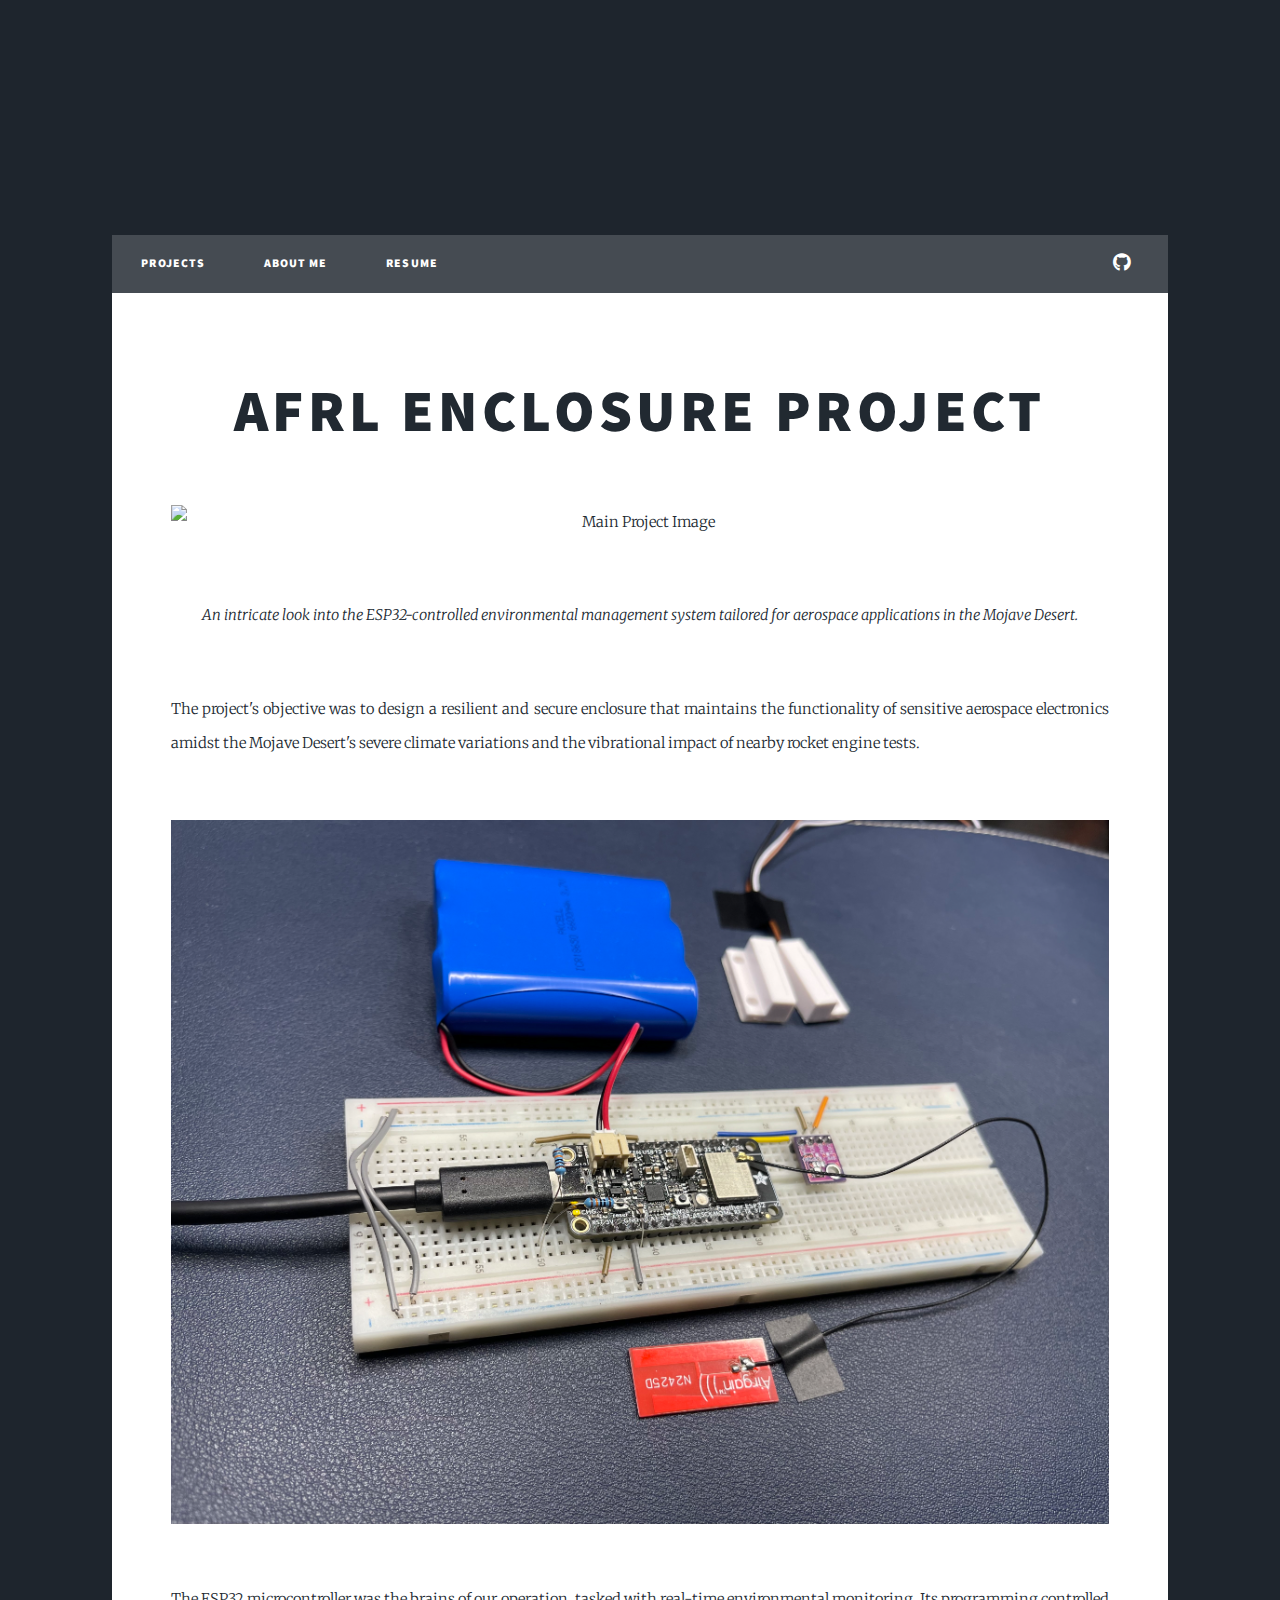
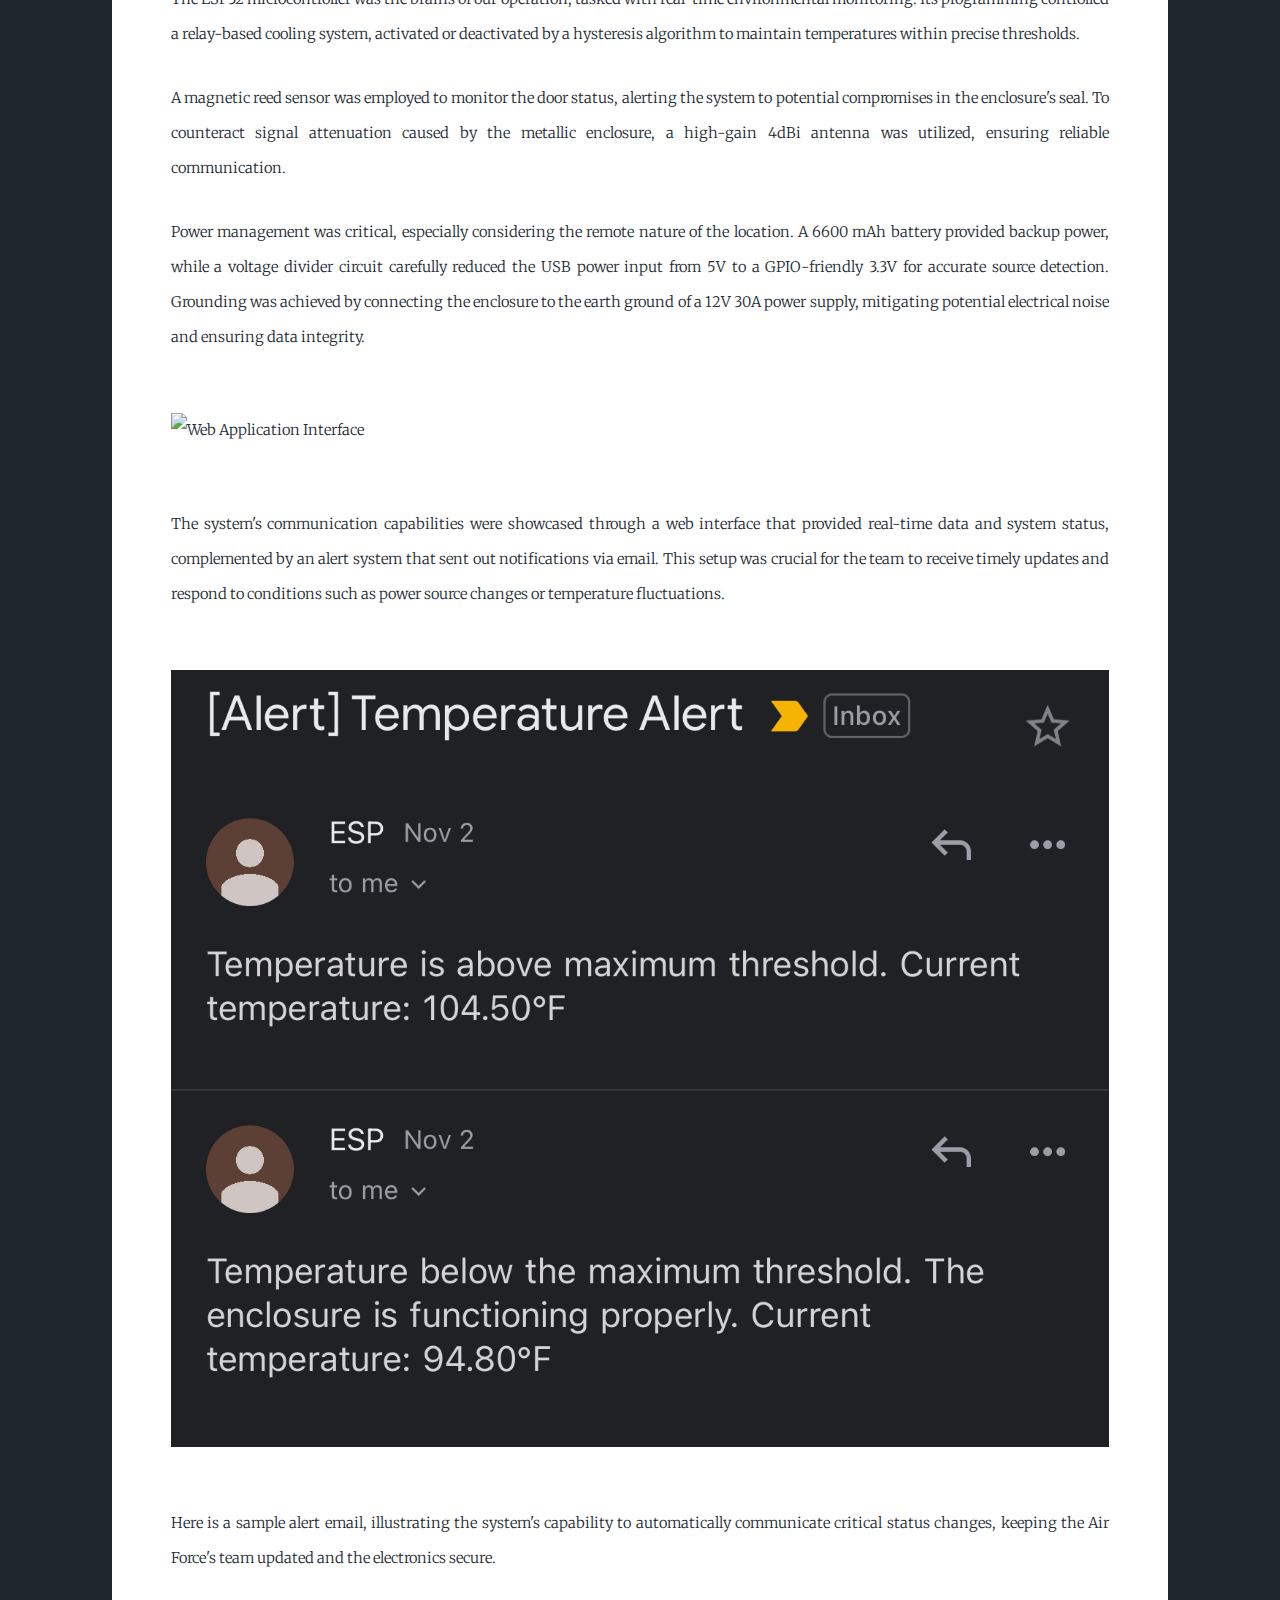
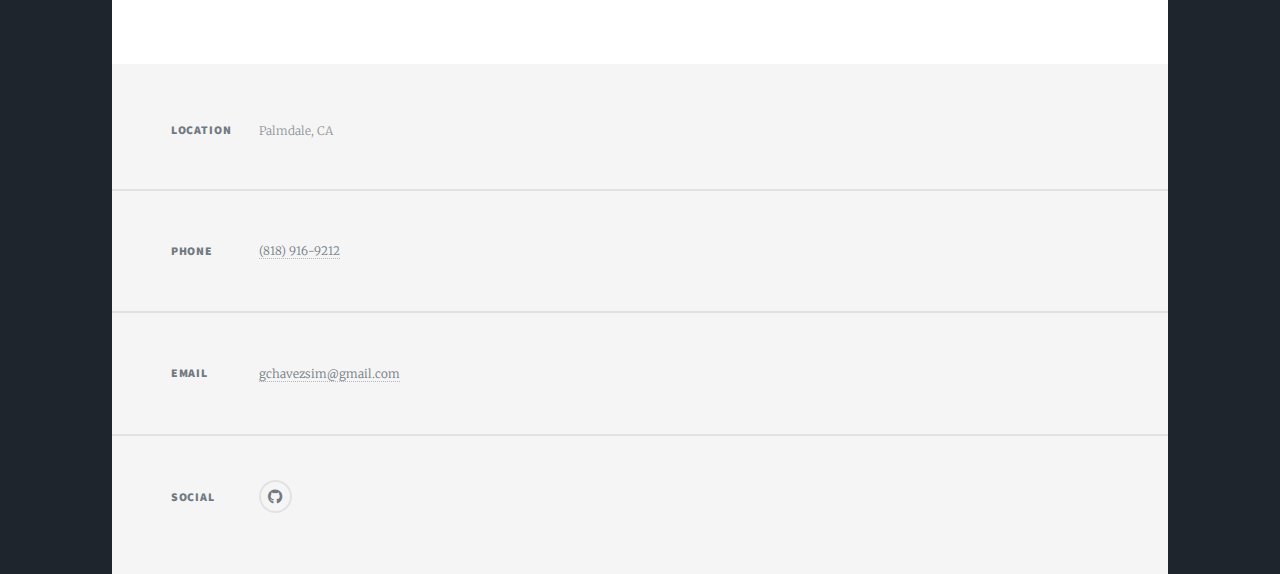
==== commit dedde948: "Update AFRL.html" ====
--- a/AFRL.html
+++ b/AFRL.html
@@ -46,7 +46,7 @@
 							<p>The project's objective was to design a resilient and secure enclosure that maintains the functionality of sensitive aerospace electronics amidst the Mojave Desert's severe climate variations and the vibrational impact of nearby rocket engine tests.</p>
 						
 							<!-- Core solution with ESP32 and temperature control -->
-							<div class="image main"><img src="images/esp32-in-enclosure.jpg" alt="ESP32 Microcontroller Installation"/></div>
+							<div class="image main"><img src="images/IMG_2335.jpeg" alt="ESP32 Microcontroller Installation"/></div>
 							<p>The ESP32 microcontroller was the brains of our operation, tasked with real-time environmental monitoring. Its programming controlled a relay-based cooling system, activated or deactivated by a hysteresis algorithm to maintain temperatures within precise thresholds.</p>
 						
 							<!-- Detailing the sensor for door status and high-gain antenna -->
@@ -58,7 +58,7 @@
 							<!-- Communication, alerts, and web interface -->
 							<div class="image main"><img src="images/web-interface.jpg" alt="Web Application Interface"/></div>
 							<p>The system's communication capabilities were showcased through a web interface that provided real-time data and system status, complemented by an alert system that sent out notifications via email. This setup was crucial for the team to receive timely updates and respond to conditions such as power source changes or temperature fluctuations.</p>
-							<div class="image main"><img src="images/automated-email-alert.jpg" alt="Sample Automated Email Alert"/></div>
+							<div class="image main"><img src="images/IMG_2331.jpeg" alt="Sample Automated Email Alert"/></div>
 							<p>Here is a sample alert email, illustrating the system's capability to automatically communicate critical status changes, keeping the Air Force's team updated and the electronics secure.</p>
 						</section>
 						
@@ -99,4 +99,4 @@
 			<script src="assets/js/breakpoints.min.js"></script>
 			<script src="assets/js/util.js"></script>
 	</body>
-</html>+</html>
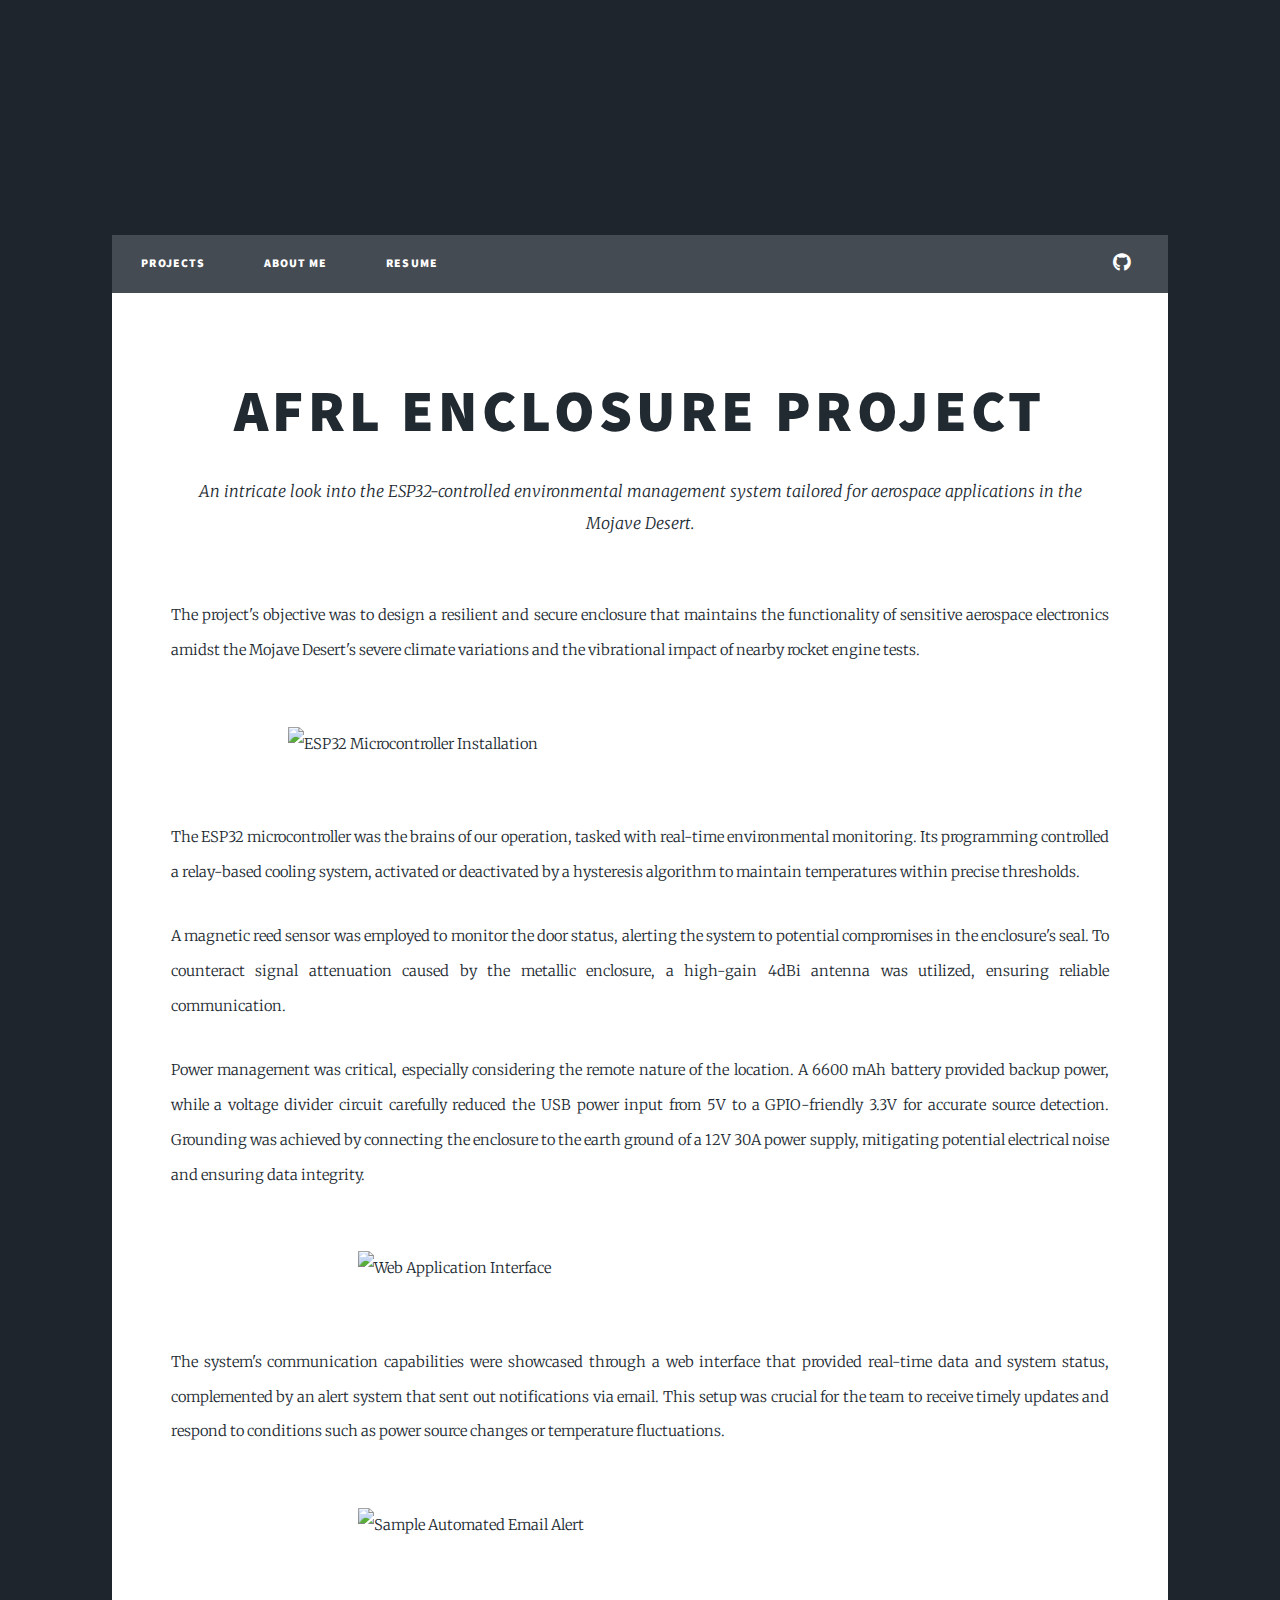
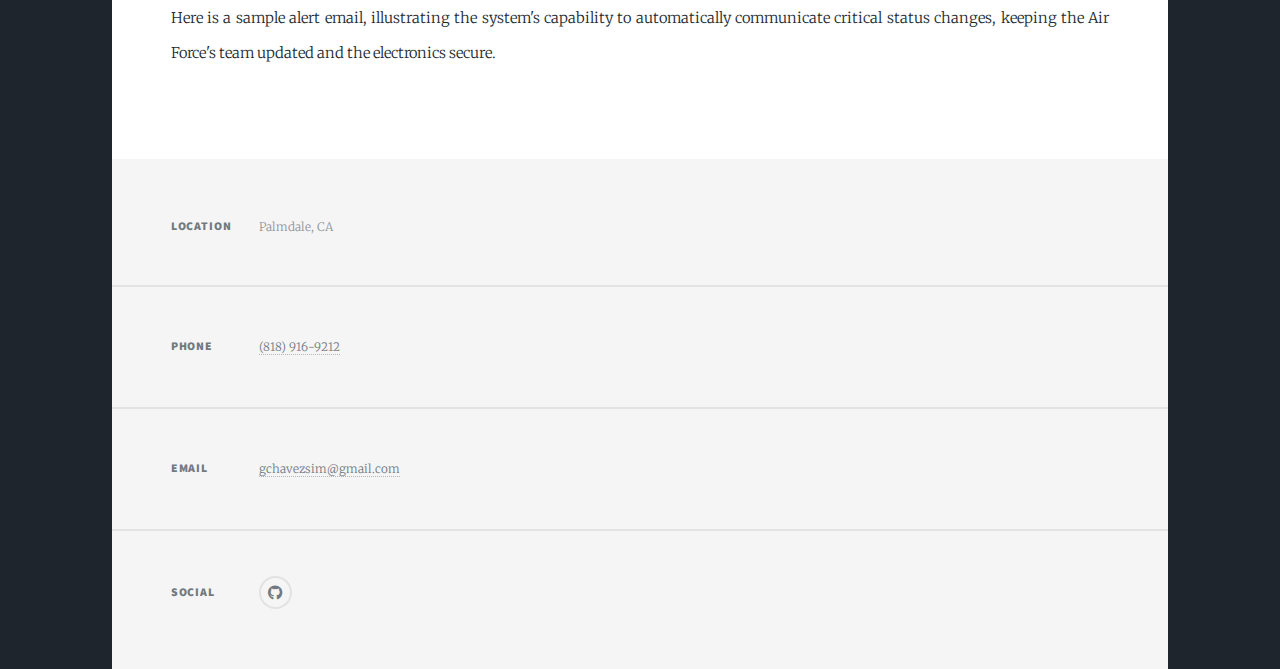
==== commit 0ae554b0: "Add files via upload" ====
--- a/AFRL.html
+++ b/AFRL.html
@@ -38,7 +38,7 @@
 						<section class="post">
 							<header class="major">
 								<h1>AFRL Enclosure Project</h1>
-								<div class="image main"><img src="images/main-project-image.jpg" alt="Main Project Image"/></div>
+								<!--<div class="image main"><img src="images/main-project-image.jpg" alt="Main Project Image"/></div>-->
 								<p>An intricate look into the ESP32-controlled environmental management system tailored for aerospace applications in the Mojave Desert.</p>
 							</header>
 						
@@ -46,7 +46,7 @@
 							<p>The project's objective was to design a resilient and secure enclosure that maintains the functionality of sensitive aerospace electronics amidst the Mojave Desert's severe climate variations and the vibrational impact of nearby rocket engine tests.</p>
 						
 							<!-- Core solution with ESP32 and temperature control -->
-							<div class="image main"><img src="images/IMG_2335.jpeg" alt="ESP32 Microcontroller Installation"/></div>
+							<div class="image main"><img src="images/AFRLBreadboard.jpg" alt="ESP32 Microcontroller Installation" style="display: block; margin: 0 auto; width:75%; height:auto;"/></div>
 							<p>The ESP32 microcontroller was the brains of our operation, tasked with real-time environmental monitoring. Its programming controlled a relay-based cooling system, activated or deactivated by a hysteresis algorithm to maintain temperatures within precise thresholds.</p>
 						
 							<!-- Detailing the sensor for door status and high-gain antenna -->
@@ -56,9 +56,9 @@
 							<p>Power management was critical, especially considering the remote nature of the location. A 6600 mAh battery provided backup power, while a voltage divider circuit carefully reduced the USB power input from 5V to a GPIO-friendly 3.3V for accurate source detection. Grounding was achieved by connecting the enclosure to the earth ground of a 12V 30A power supply, mitigating potential electrical noise and ensuring data integrity.</p>
 						
 							<!-- Communication, alerts, and web interface -->
-							<div class="image main"><img src="images/web-interface.jpg" alt="Web Application Interface"/></div>
+							<div class="image main"><img src="images/website.jpg" alt="Web Application Interface" style="display: block; margin: 0 auto; width:60%; height:auto;"/></div>
 							<p>The system's communication capabilities were showcased through a web interface that provided real-time data and system status, complemented by an alert system that sent out notifications via email. This setup was crucial for the team to receive timely updates and respond to conditions such as power source changes or temperature fluctuations.</p>
-							<div class="image main"><img src="images/IMG_2331.jpeg" alt="Sample Automated Email Alert"/></div>
+							<div class="image main"><img src="images/AFRLNotif.png" alt="Sample Automated Email Alert" style="display: block; margin: 0 auto; width:60%; height:auto;"/></div>
 							<p>Here is a sample alert email, illustrating the system's capability to automatically communicate critical status changes, keeping the Air Force's team updated and the electronics secure.</p>
 						</section>
 						
@@ -99,4 +99,4 @@
 			<script src="assets/js/breakpoints.min.js"></script>
 			<script src="assets/js/util.js"></script>
 	</body>
-</html>
+</html>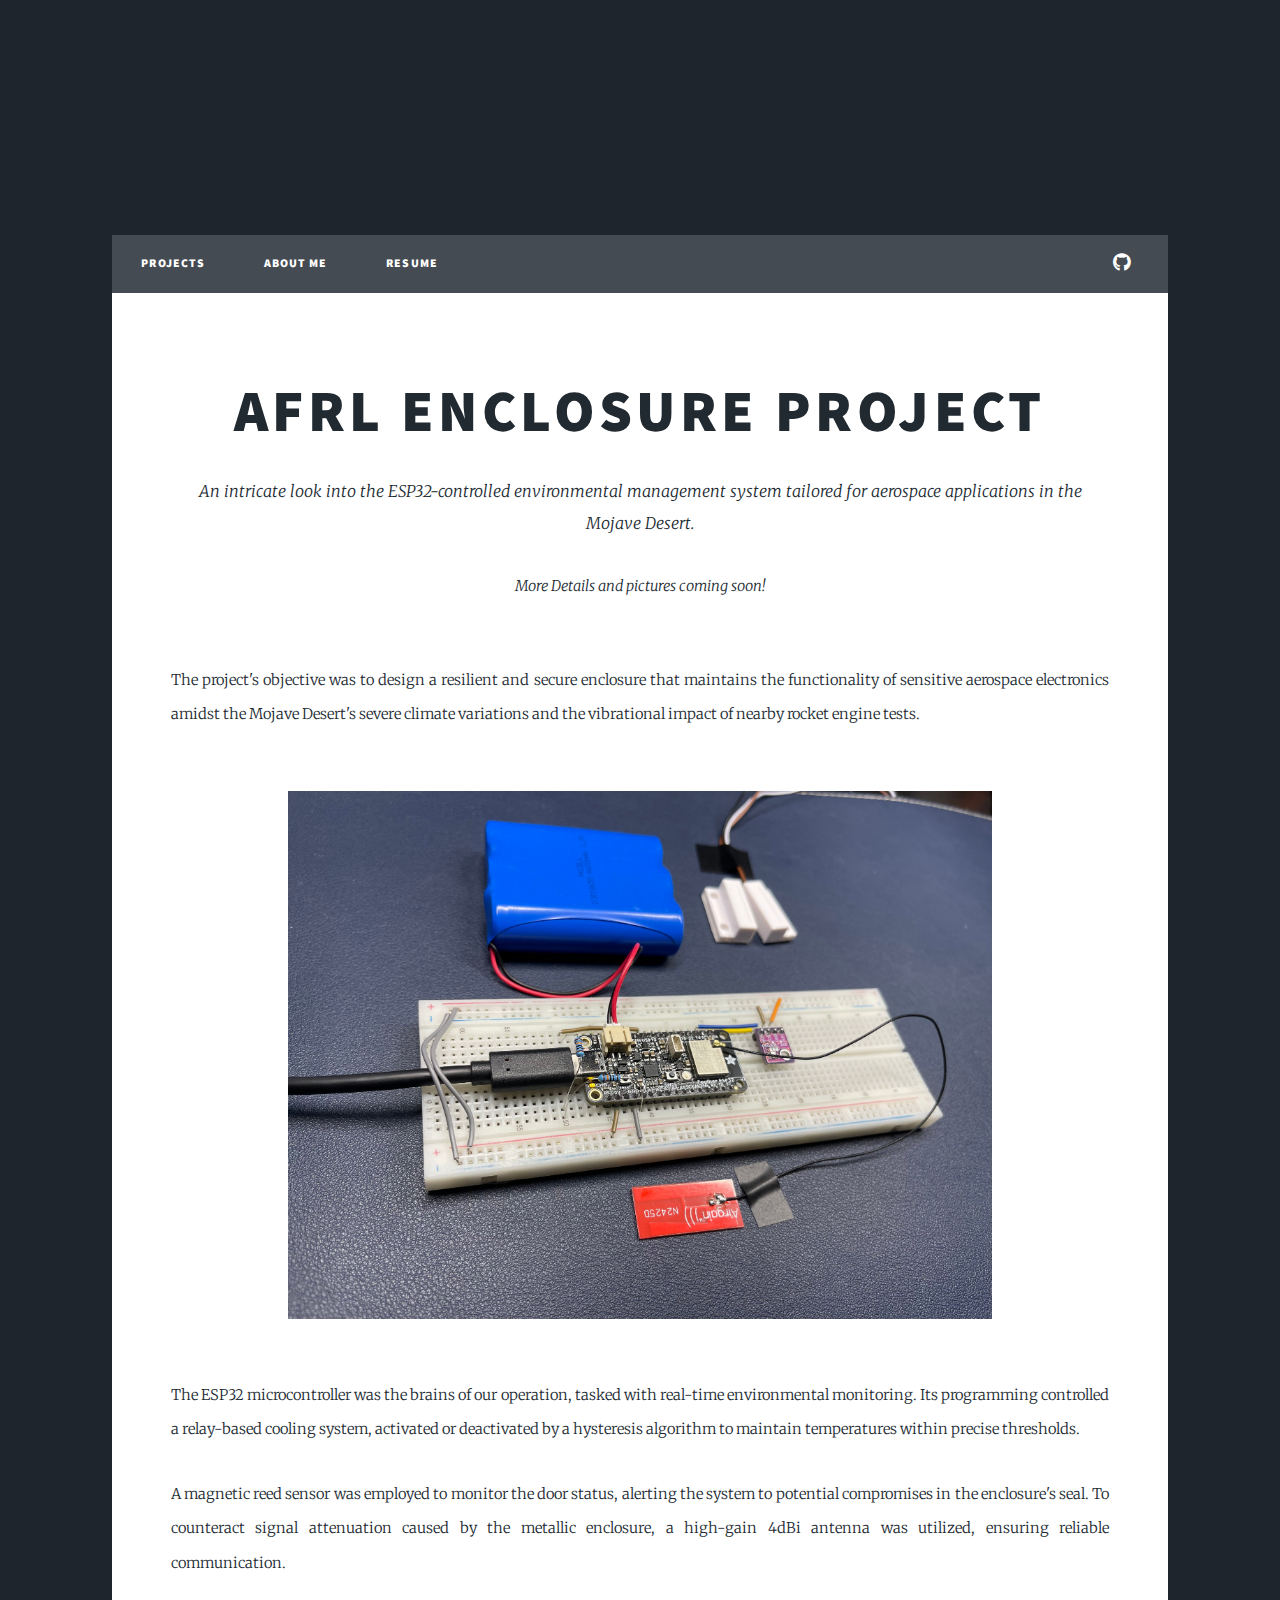
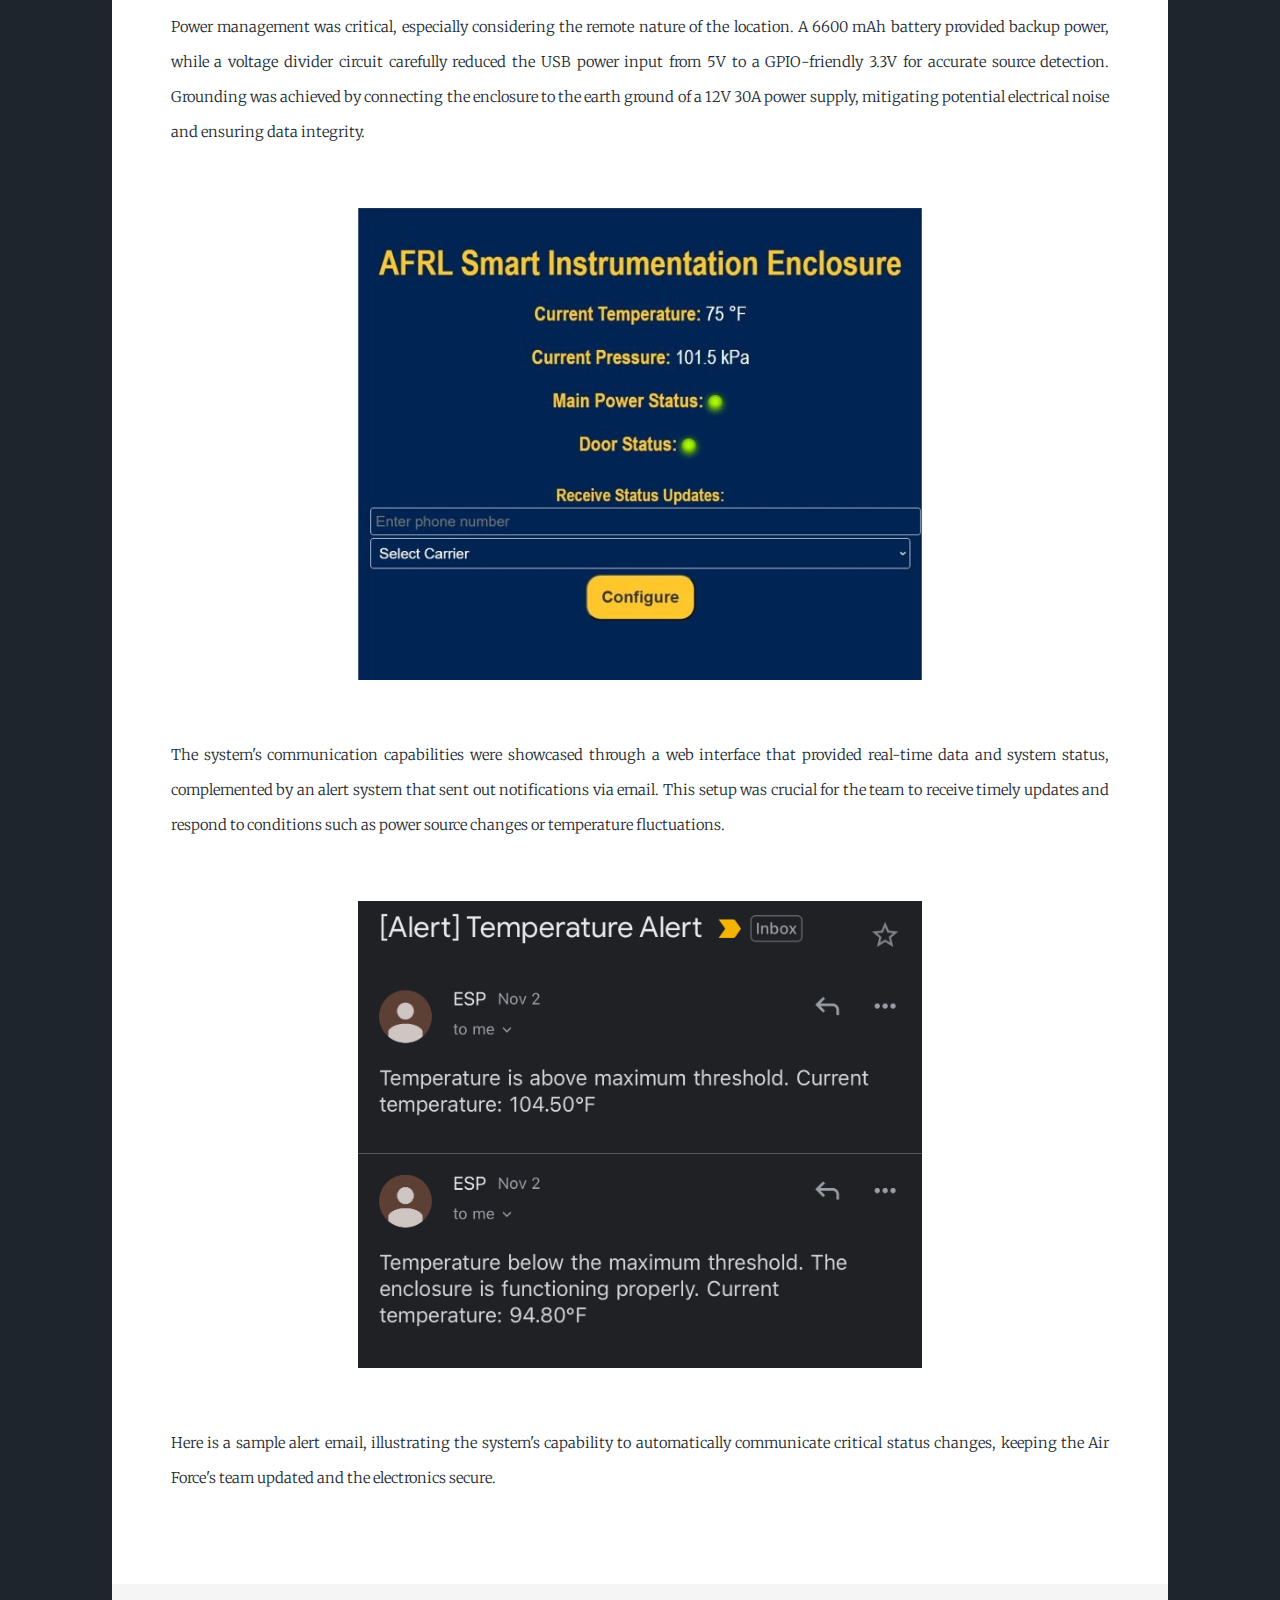
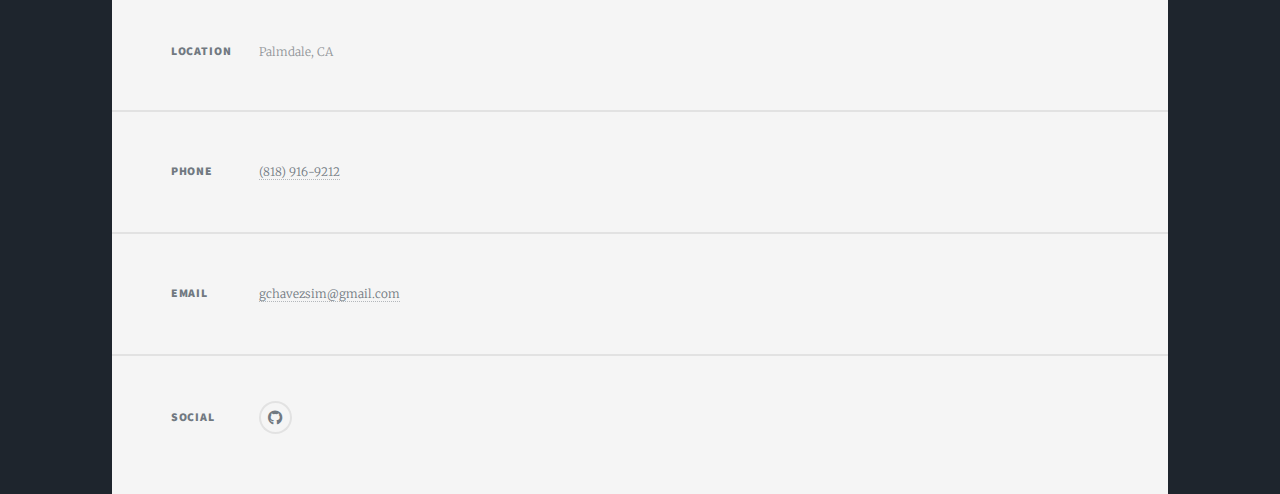
==== commit 8e0ffa7c: "Update AFRL.html" ====
--- a/AFRL.html
+++ b/AFRL.html
@@ -40,6 +40,7 @@
 								<h1>AFRL Enclosure Project</h1>
 								<!--<div class="image main"><img src="images/main-project-image.jpg" alt="Main Project Image"/></div>-->
 								<p>An intricate look into the ESP32-controlled environmental management system tailored for aerospace applications in the Mojave Desert.</p>
+								<p>More Details and pictures coming soon!</p>
 							</header>
 						
 							<!-- Project's purpose and challenge -->
@@ -99,4 +100,4 @@
 			<script src="assets/js/breakpoints.min.js"></script>
 			<script src="assets/js/util.js"></script>
 	</body>
-</html>+</html>
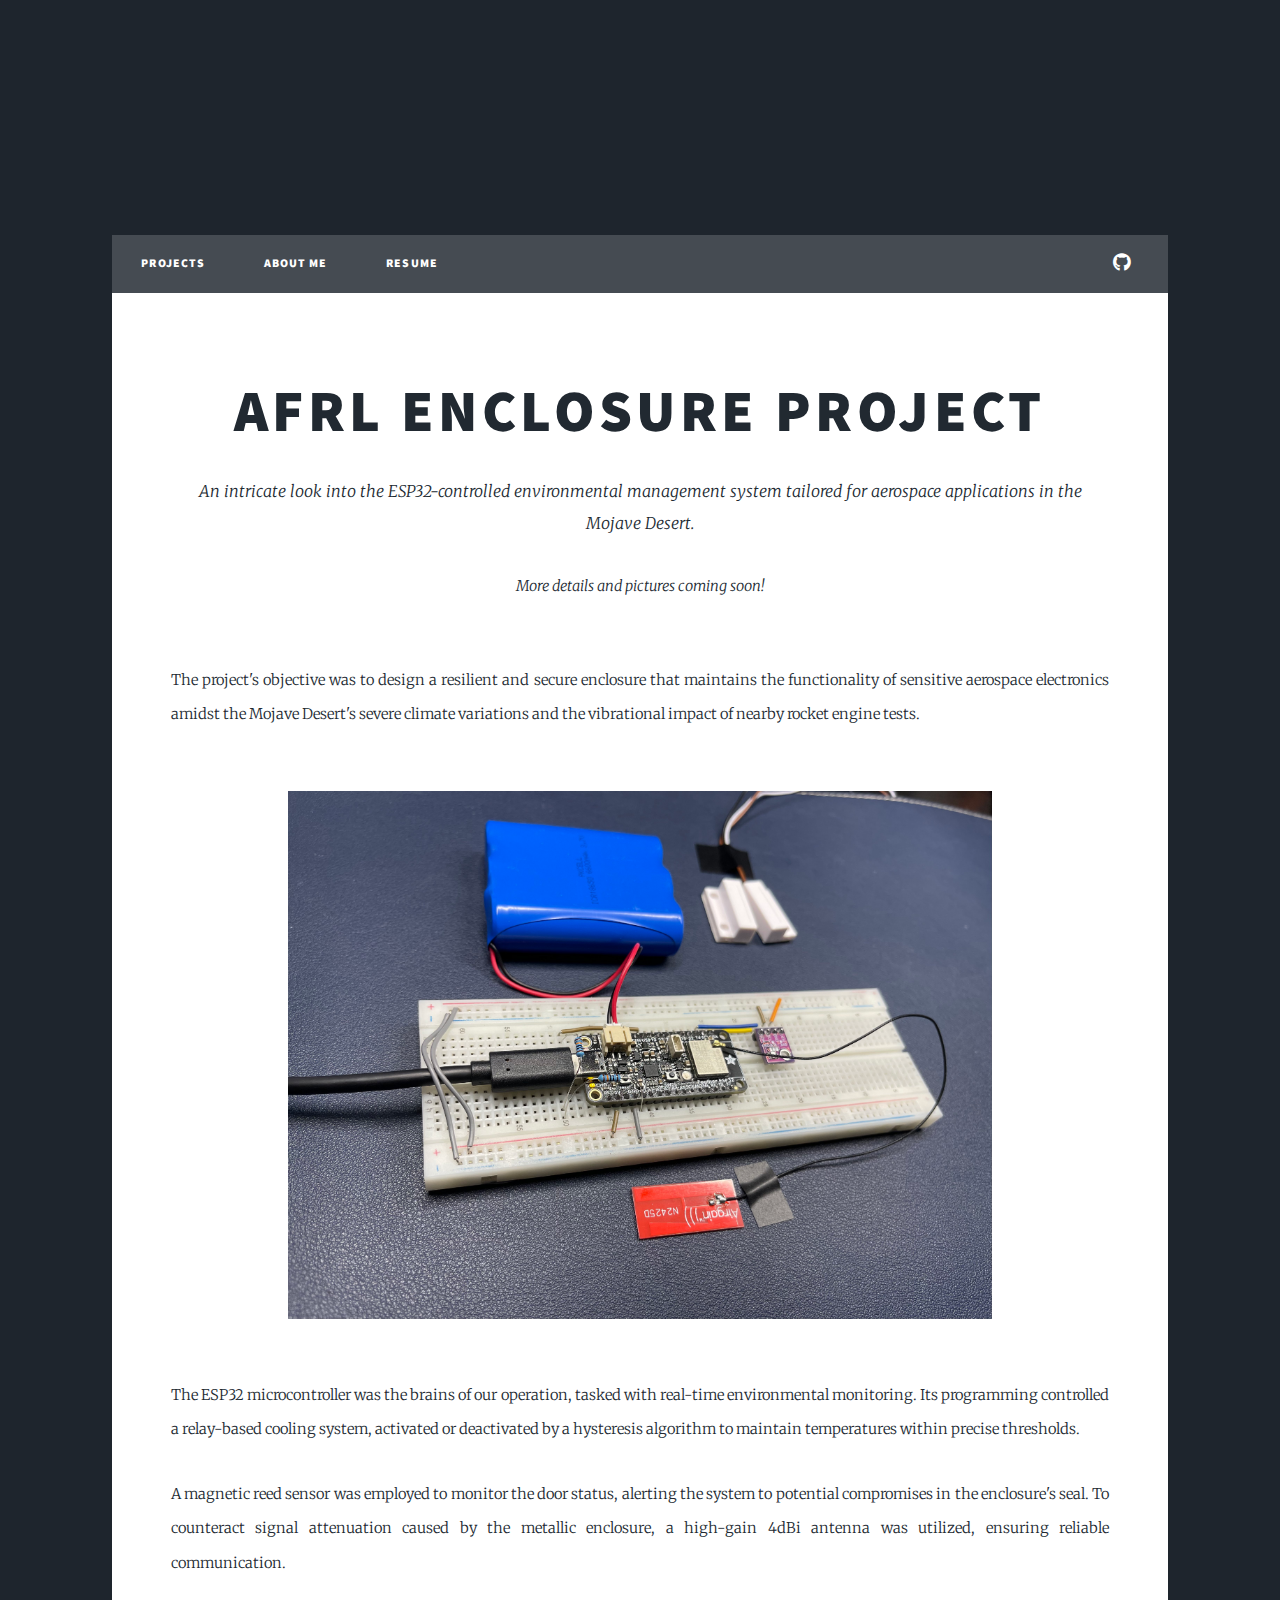
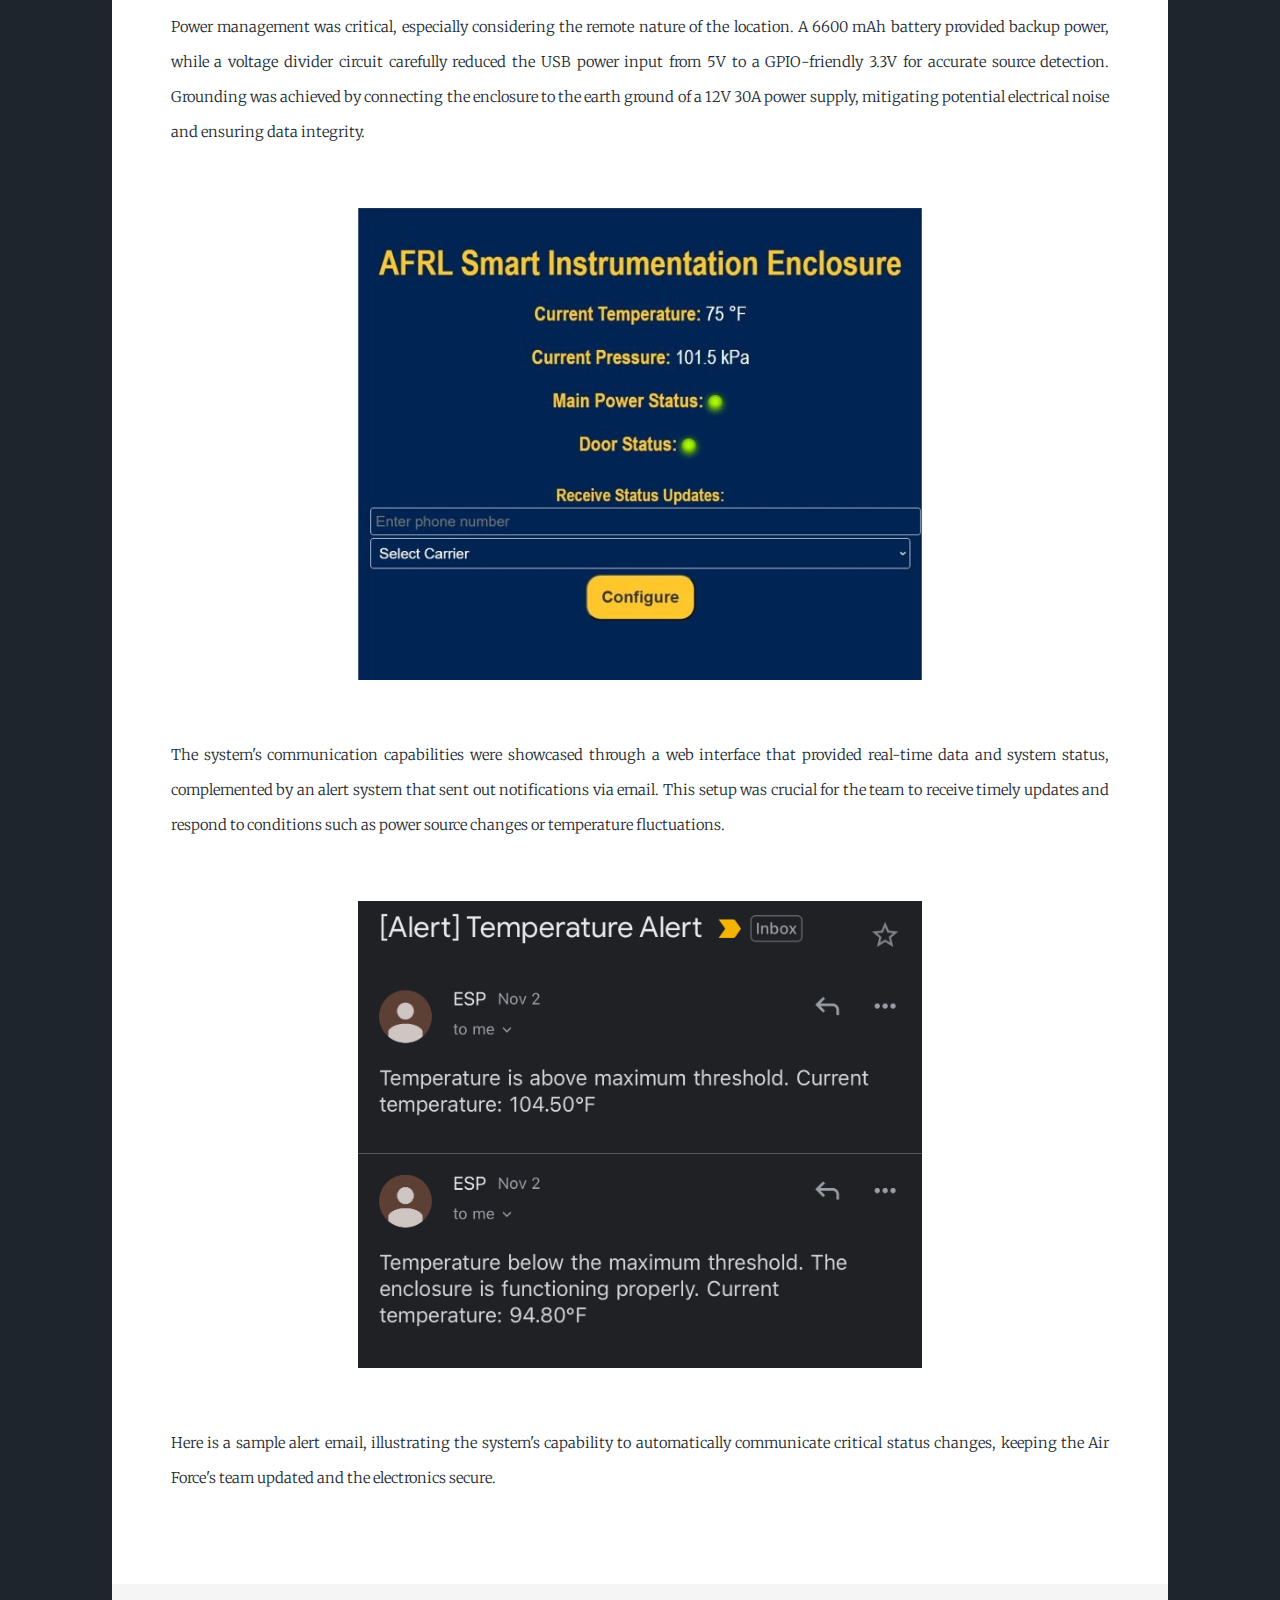
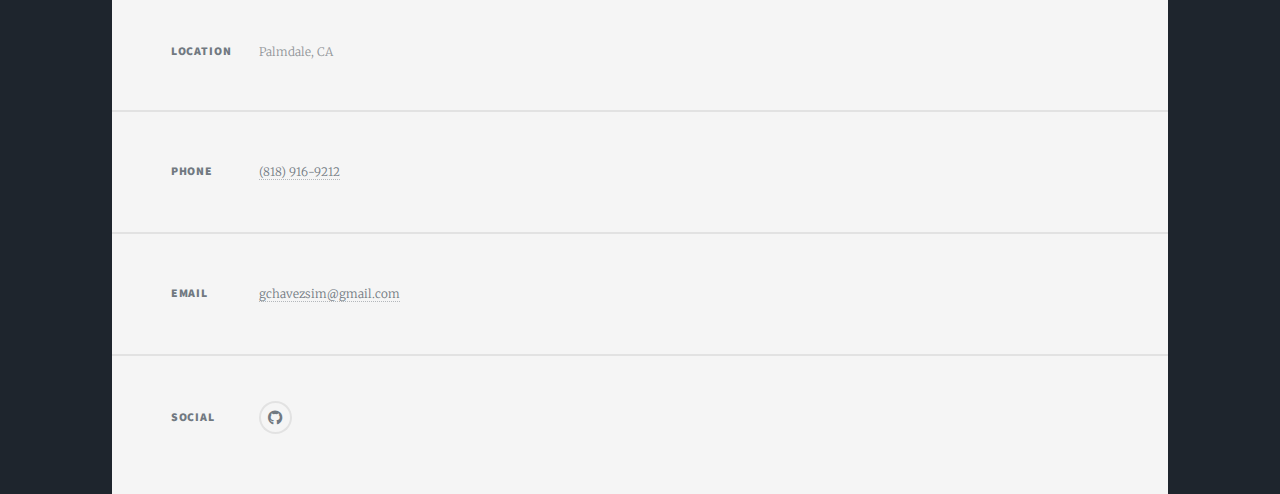
==== commit 1690ec07: "Update AFRL.html" ====
--- a/AFRL.html
+++ b/AFRL.html
@@ -40,7 +40,7 @@
 								<h1>AFRL Enclosure Project</h1>
 								<!--<div class="image main"><img src="images/main-project-image.jpg" alt="Main Project Image"/></div>-->
 								<p>An intricate look into the ESP32-controlled environmental management system tailored for aerospace applications in the Mojave Desert.</p>
-								<p>More Details and pictures coming soon!</p>
+								<p>More details and pictures coming soon!</p>
 							</header>
 						
 							<!-- Project's purpose and challenge -->
